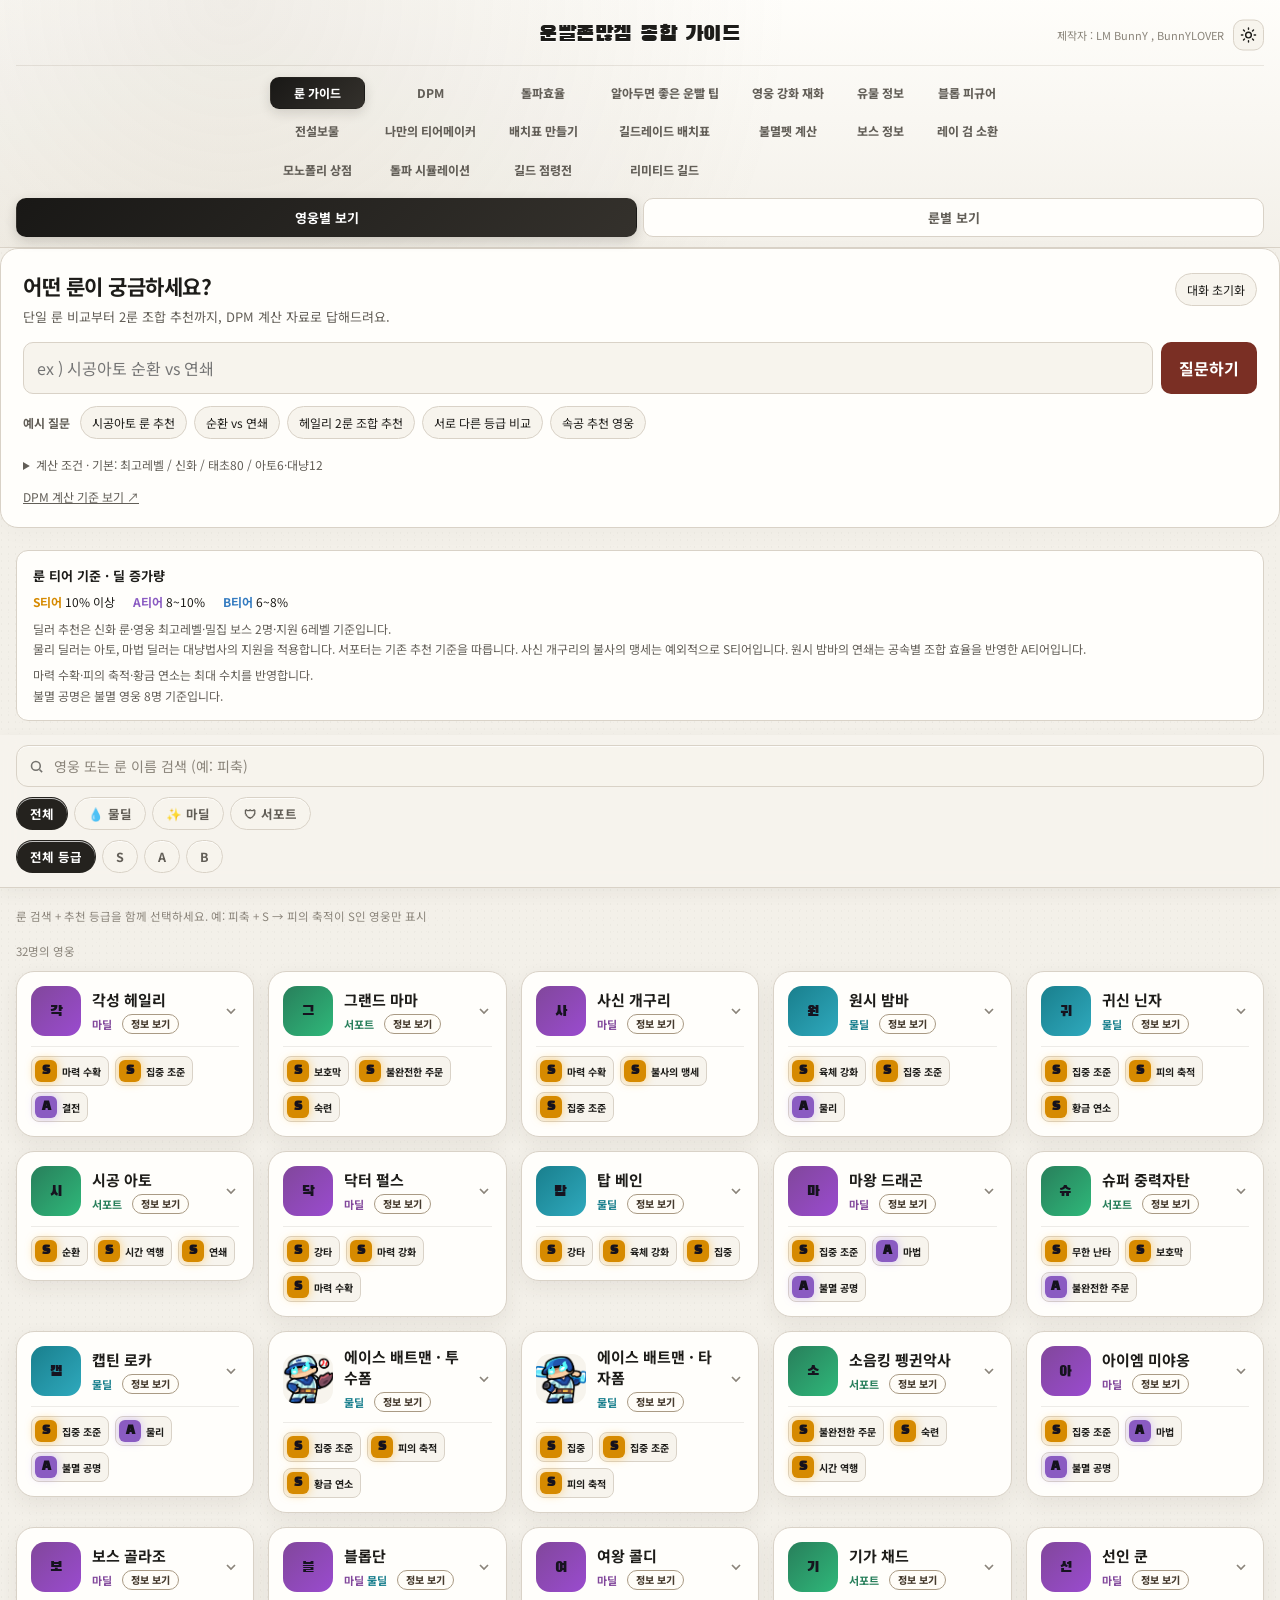
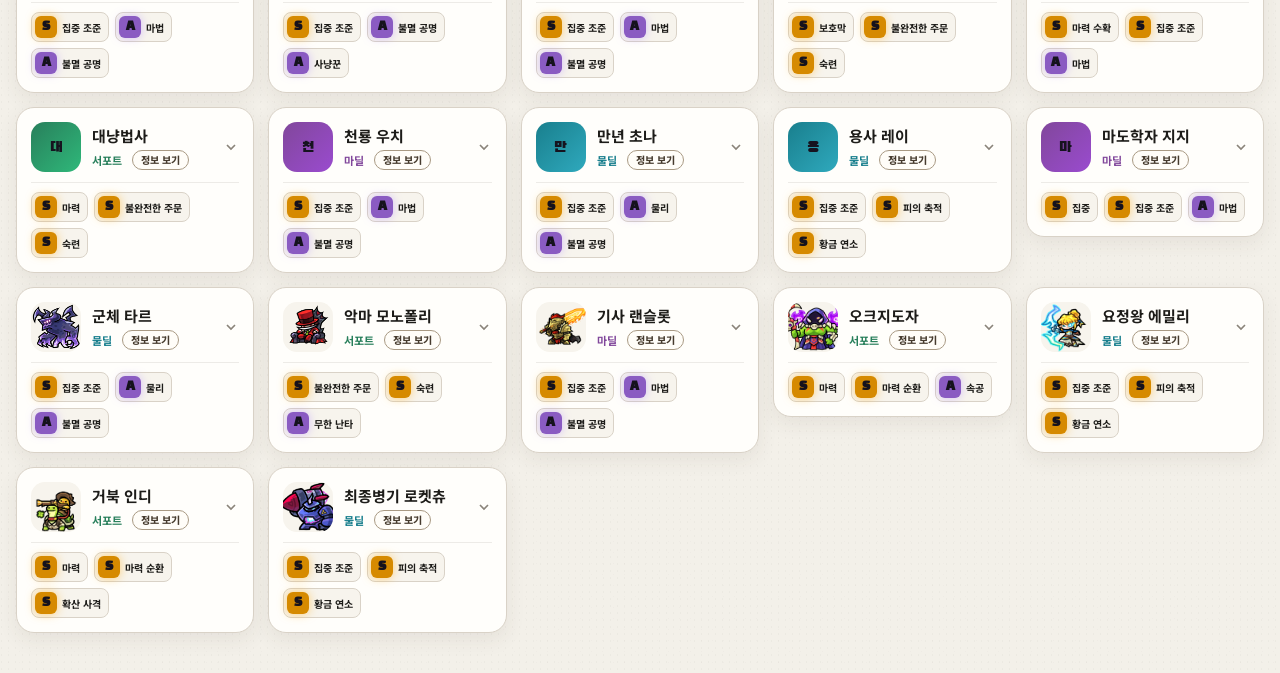
==== index.html @ ace74d3f "Add files via upload" ====
<!DOCTYPE html>
<html lang="ko">
<head>
<meta charset="UTF-8" />
<meta name="viewport" content="width=device-width, initial-scale=1, maximum-scale=1" />
<meta name="google-adsense-account" content="ca-pub-2527562369400666">
<script async src="https://pagead2.googlesyndication.com/pagead/js/adsbygoogle.js?client=ca-pub-2527562369400666"
     crossorigin="anonymous"></script>
<title>운빨존많겜 종합 가이드</title>
<script>
  (() => {
    try {
      const savedTheme = localStorage.getItem('luckyGuideTheme');
      const initialTheme = savedTheme === 'dark' || savedTheme === 'light'
        ? savedTheme
        : (window.matchMedia('(prefers-color-scheme: dark)').matches ? 'dark' : 'light');
      document.documentElement.dataset.theme = initialTheme;
    } catch (_) {
      document.documentElement.dataset.theme = 'light';
    }
  })();
</script>
<style>
  @import url('https://fonts.googleapis.com/css2?family=Black+Han+Sans&family=Noto+Sans+KR:wght@400;500;700;900&display=swap');

  :root{
    color-scheme: light;
    --bg: #f3f0e9;
    --surface: #fffefb;
    --surface-2: #f7f4ed;
    --border: #d9d2c7;
    --text: #1d1c19;
    --muted: #625e57;
    --muted-2: #8a847a;
    --accent: #24221e;

    --role-mul: #197f8d;   /* 물딜 */
    --role-ma: #81479b;    /* 마딜 */
    --role-sup: #287f5b;   /* 서포트 */

    --s: #d68a00;
    --a: #8a5bc2;
    --b: #347bc0;

    --texture-1: rgba(59,49,35,.035);
    --texture-2: rgba(59,49,35,.025);
    --topbar-glow: rgba(134,117,87,.12);
    --topbar-start: rgba(255,254,251,.96);
    --topbar-end: rgba(243,240,233,.96);
    --filter-bg: rgba(247,244,237,.92);
    --title-shadow: 0 1px 0 #fff;
  }

  html[data-theme="dark"]{
    color-scheme: dark;
    --bg: #141619;
    --surface: #1d2024;
    --surface-2: #25292e;
    --border: #3a4047;
    --text: #f2f1ed;
    --muted: #c3c0b8;
    --muted-2: #96938c;
    --accent: #f0c978;
    --role-mul: #32a5b6;
    --role-ma: #ae76c8;
    --role-sup: #42a978;
    --s: #e5a62e;
    --a: #a978dc;
    --b: #559bdd;
    --texture-1: rgba(255,255,255,.025);
    --texture-2: rgba(255,255,255,.018);
    --topbar-glow: rgba(240,201,120,.07);
    --topbar-start: rgba(31,34,38,.98);
    --topbar-end: rgba(20,22,25,.98);
    --filter-bg: rgba(29,32,36,.92);
    --title-shadow: none;
  }

  *{ box-sizing: border-box; }
  html,body{
    margin:0; padding:0; background-color:var(--bg);
    background-image:
      radial-gradient(circle at 25% 15%, var(--texture-1) 0 0.7px, transparent .8px),
      radial-gradient(circle at 75% 70%, var(--texture-2) 0 0.6px, transparent .7px);
    background-size:7px 7px, 11px 11px;
  }
  body{
    font-family: 'Noto Sans KR', system-ui, -apple-system, sans-serif;
    color: var(--text);
    -webkit-tap-highlight-color: transparent;
    padding-bottom: 40px;
  }
  .disp{ font-family:'Black Han Sans','Noto Sans KR',sans-serif; letter-spacing:0.5px; }

  /* ---------- header ---------- */
  .topbar{
    padding: 18px 16px 10px;
    background:
      radial-gradient(circle at 18% 0%, var(--topbar-glow), transparent 52%),
      linear-gradient(180deg, var(--topbar-start), var(--topbar-end));
    border-bottom: 1px solid var(--border);
  }
  .title-row{ position:relative; display:flex; align-items:center; justify-content:center; min-height:34px; text-align:center; }
  .title-main{ display:flex; align-items:center; justify-content:center; gap:10px; }
  .title-row h1{
    font-size: 22px; margin:0; font-weight:400;
    color:var(--text);
    text-shadow:var(--title-shadow);
  }
  .updated{ position:absolute; top:50%; right:40px; transform:translateY(-50%); font-size:11px; color:var(--muted-2); white-space:nowrap; }
  .theme-toggle{
    position:absolute; top:50%; right:0; transform:translateY(-50%);
    width:31px; height:31px; padding:0; border:1px solid var(--border); border-radius:10px;
    display:flex; align-items:center; justify-content:center; background:var(--surface-2); color:var(--text);
    cursor:pointer; transition:background .16s ease,border-color .16s ease,transform .16s ease;
  }
  .theme-toggle:hover{ background:var(--surface); border-color:var(--muted-2); }
  .theme-toggle:active{ transform:translateY(-50%) scale(.94); }
  .theme-toggle svg{ width:17px; height:17px; }
  .theme-toggle .moon-icon{ display:none; }
  html[data-theme="dark"] .theme-toggle .sun-icon{ display:none; }
  html[data-theme="dark"] .theme-toggle .moon-icon{ display:block; }

  .tabs{ display:flex; gap:6px; margin-top:12px; }
  .tab{
    flex:1; text-align:center; padding:9px 0; border-radius:10px;
    background: var(--surface); border:1px solid var(--border);
    color: var(--muted); font-size:13px; font-weight:700; cursor:pointer;
    transition: all .15s ease;
  }
  .tab.active{
    background: linear-gradient(135deg, #191816, #34312c);
    color:#fff; border-color: transparent;
    box-shadow: 0 4px 12px rgba(38,34,28,.18);
  }

  .desktop-nav{
    display:grid; grid-template-columns:repeat(7,minmax(0,max-content)); justify-content:center; align-items:stretch; column-gap:7px; row-gap:6px; margin-top:13px; padding-top:11px;
    border-top:1px solid rgba(96,82,62,.12); overflow-x:auto; scrollbar-width:none;
  }
  .desktop-nav::-webkit-scrollbar{ display:none; }
  .desktop-nav-item{ display:flex; align-items:center; justify-content:center; text-align:center;
    flex:0 0 auto; padding:8px 12px; border:1px solid transparent; border-radius:9px;
    background:transparent; color:var(--muted); font:inherit; font-size:12px;
    font-weight:750; line-height:1.2; text-decoration:none; cursor:pointer;
  }
  .desktop-nav-item:hover{ background:rgba(73,61,44,.06); color:var(--text); }
  .desktop-nav-item.active{
    background:linear-gradient(135deg,#191816,#34312c); color:#fff;
    box-shadow:0 4px 12px rgba(38,34,28,.15);
  }

  /* ---------- sticky filters ---------- */
  .filterbar{
    position: sticky; top:0; z-index: 10;
    background: var(--filter-bg); backdrop-filter: blur(10px);
    padding: 10px 16px 12px; border-bottom: 1px solid var(--border);
    box-shadow:0 5px 16px rgba(62,52,38,.05);
  }
  .search{
    display:flex; align-items:center; gap:8px;
    background: var(--surface-2); border:1px solid var(--border);
    border-radius: 12px; padding: 9px 12px; margin-bottom:10px;
  }
  .search svg{ flex-shrink:0; opacity:.6; }
  .search input{
    flex:1; background:transparent; border:none; outline:none;
    color:var(--text); font-size:14px; font-family:inherit;
  }
  .search input::placeholder{ color: var(--muted-2); }
  .search .clear-x{ display:none; color:var(--muted); cursor:pointer; font-size:14px; padding:2px 4px;}

  .chiprow{ display:flex; gap:6px; overflow-x:auto; padding-bottom:2px; scrollbar-width:none; }
  .chiprow::-webkit-scrollbar{ display:none; }
  .chiprow + .chiprow{ margin-top:8px; }
  .chip{
    flex-shrink:0; padding:6px 13px; border-radius:999px; font-size:12.5px; font-weight:700;
    background: var(--surface-2); border:1px solid var(--border); color: var(--muted);
    cursor:pointer; transition: all .12s ease; user-select:none;
  }
  .chip.on{ color:#fff; border-color:transparent; }
  .chip[data-role="전체"].on{ background:var(--accent); color:#fff; }
  .chip[data-role="물딜"].on{ background:var(--role-mul); color:#fff; }
  .chip[data-role="마딜"].on{ background:var(--role-ma); color:#fff; }
  .chip[data-role="서포트"].on{ background:var(--role-sup); color:#fff; }
  .chip[data-grade="전체"].on{ background:var(--accent); color:#fff; }
  .chip[data-grade="S"].on{ background:var(--s); color:#fff; }
  .chip[data-grade="A"].on{ background:var(--a); color:#fff; }
  .chip[data-grade="B"].on{ background:var(--b); color:#fff; }

  .count-line{
    font-size:11.5px; color:var(--muted-2); padding: 8px 16px 0;
  }

  /* ---------- responsive card grid ---------- */
  .list{
    width:100%; max-width:1560px; margin:0 auto; padding:12px 16px 0;
    display:grid; grid-template-columns:repeat(5,minmax(0,1fr)); gap:14px;
  }

  .card{
    min-width:0; align-self:start; background:var(--surface); border:1px solid var(--border);
    border-radius:18px; overflow:hidden; box-shadow:0 7px 20px rgba(67,55,39,.075);
    transition:transform .16s ease, box-shadow .16s ease, border-color .16s ease;
  }
  .card:hover{ transform:translateY(-2px); border-color:#cbbda8; box-shadow:0 12px 28px rgba(67,55,39,.11); }
  .card-head{
    display:grid; grid-template-columns:50px minmax(0,1fr) auto;
    grid-template-areas:"avatar text chevron" "badges badges badges";
    align-items:center; gap:10px 11px; min-height:120px; padding:14px; cursor:pointer;
  }
  .avatar{
    width:36px; height:36px; border-radius:10px; flex-shrink:0;
    display:flex; align-items:center; justify-content:center;
    font-family:'Black Han Sans'; font-size:15px; color:#16131f;
  }
  .avatar.물딜{ background: linear-gradient(135deg, var(--role-mul), #2fa9bd); }
  .avatar.마딜{ background: linear-gradient(135deg, var(--role-ma), #9a4bcf); }
  .avatar.서포트{ background: linear-gradient(135deg, var(--role-sup), #2fb87a); }

  .avatar-wrap{ position:relative; width:36px; height:36px; border-radius:10px; flex-shrink:0; overflow:hidden; background:var(--surface-2); }
  .card-head > .avatar-wrap{ grid-area:avatar; width:50px; height:50px; border-radius:14px; }
  .avatar-wrap.rune{ border-radius:9px; background:linear-gradient(135deg,#ece6dc,#ddd4c5); }
  .avatar-img{ width:100%; height:100%; object-fit:cover; display:block; }
  .avatar-fallback{ position:absolute; inset:0; display:none; align-items:center; justify-content:center; font-family:'Black Han Sans'; font-size:15px; color:#16131f; }
  .avatar-fallback.물딜{ background: linear-gradient(135deg, var(--role-mul), #2fa9bd); }
  .avatar-fallback.마딜{ background: linear-gradient(135deg, var(--role-ma), #9a4bcf); }
  .avatar-fallback.서포트{ background: linear-gradient(135deg, var(--role-sup), #2fb87a); }
  .avatar-fallback.rune-fallback{ background: linear-gradient(135deg, #24221e, #4a463f); color:#fff; }

  .rune-icon{ width:18px; height:18px; border-radius:5px; object-fit:cover; flex-shrink:0; background:var(--surface); }

  /* ---------- tooltip ---------- */
  .tip-trigger{ cursor:pointer; }
  #tipBubble{
    position:fixed; z-index:200; min-width:200px;
    background:#fffefb; border:1px solid #cfc7bb; border-radius:12px;
    padding:12px 13px; font-size:12px; line-height:1.4; color:var(--text);
    box-shadow:0 14px 36px rgba(53,44,32,.2);
    display:none; pointer-events:none;
  }
  #tipBubble b{ display:block; color:var(--text); margin-bottom:8px; font-size:14px; font-weight:700; }
  #tipBubble.unknown b{ margin-bottom:4px; }
  .tip-row{ display:flex; align-items:baseline; gap:8px; padding:4px 0; }
  .tip-row + .tip-row{ border-top:1px solid rgba(29,28,25,.08); }
  .tip-tier{
    flex-shrink:0; font-size:10px; font-weight:800; color:#16131f;
    padding:2px 7px; border-radius:5px; min-width:30px; text-align:center;
  }


  .head-text{ min-width:0; }
  .card-head > .head-text{ grid-area:text; }
  .head-text .name{ font-size:15px; font-weight:700; }
  .head-text .sub{ display:flex; align-items:center; flex-wrap:wrap; gap:3px; font-size:11px; margin-top:4px; }
  .role-tag{ font-weight:700; }
  .role-tag.물딜{ color:var(--role-mul); }
  .role-tag.마딜{ color:var(--role-ma); }
  .role-tag.서포트{ color:var(--role-sup); }

  .top-badges{
    grid-area:badges; display:flex; align-items:center; flex-wrap:wrap; gap:6px;
    min-height:24px; padding-top:9px; border-top:1px solid rgba(96,82,62,.11);
  }
  .hero-top-runes .top-rune{
    display:inline-flex; align-items:center; gap:5px; min-width:0; padding:3px 7px 3px 3px;
    border:1px solid var(--border); border-radius:8px; background:var(--surface-2);
    color:var(--text); font-size:10px; font-weight:700;
  }

  .gem{
    width:22px; height:22px; border-radius:6px; display:flex; align-items:center; justify-content:center;
    font-family:'Black Han Sans'; font-size:12px; color:#15121d; flex-shrink:0;
  }
  .gem.S{ background: var(--s); box-shadow:0 0 10px rgba(255,185,56,0.65); }
  .gem.A{ background: var(--a); box-shadow:0 0 8px rgba(176,139,255,0.5); }
  .gem.B{ background: var(--b); box-shadow:0 0 6px rgba(95,168,255,0.35); }

  .chevron{ grid-area:chevron; color:var(--muted-2); transition:transform .15s ease; flex-shrink:0; }
  .card.open .chevron{ transform: rotate(180deg); }

  .card-body{ display:none; padding:14px; border-top:1px solid var(--border); background:rgba(255,253,248,.55); }
  .card.open .card-body{ display:block; }

  .rune-grid{ display:flex; flex-wrap:wrap; gap:6px; }
  .rune-chip{
    display:flex; align-items:center; gap:6px; padding:5px 10px 5px 5px;
    background: var(--surface-2); border:1px solid var(--border); border-radius:10px;
    font-size:12.5px; color: var(--text); font-weight:500;
  }
  .rune-chip b{ font-weight:700; }
  .rune-chip.dim{ opacity:0.45; }
  .rune-effect-section{
    margin-bottom:12px; padding:10px; border:1px solid var(--border); border-radius:12px;
    background:var(--surface-2);
  }
  .rune-effect-title{ margin-bottom:6px; color:var(--text); font-size:11.5px; font-weight:800; }
  .rune-effect-row{ display:grid; grid-template-columns:42px minmax(0,1fr); align-items:start; gap:8px; padding:6px 0; }
  .rune-effect-row + .rune-effect-row{ border-top:1px solid var(--border); }
  .rune-effect-text{ padding-top:1px; color:var(--muted); font-size:11.5px; line-height:1.45; }
  .rune-no-recommendation{
    padding:9px 4px 2px; color:var(--muted-2); font-size:11.5px; line-height:1.5; text-align:center;
  }

  .group-label{
    font-size:10.5px; color:var(--muted-2); font-weight:700; margin: 10px 0 5px;
    text-transform:uppercase; letter-spacing:1px;
  }
  .group-label:first-child{ margin-top:0; }

  .empty{
    text-align:center; color:var(--muted-2); font-size:13px; padding: 50px 20px;
    line-height:1.7;
  }

  .legend{
    display:flex; gap:14px; justify-content:center; padding:18px 16px 4px; flex-wrap:wrap;
  }
  .legend span{ font-size:11px; color:var(--muted); display:flex; align-items:center; gap:5px; }
  .legend .dot{ width:10px; height:10px; border-radius:3px; }

  footer{ text-align:center; color:var(--muted-2); font-size:11px; padding: 22px 16px 0; line-height:1.8; }
  footer a{ color: var(--accent); text-decoration:none; }

  /* ---------- hamburger menu ---------- */
  .menu-btn{
    width:32px; height:32px; flex-shrink:0; border-radius:9px;
    background: var(--surface-2); border:1px solid var(--border); color: var(--text);
    display:flex; align-items:center; justify-content:center; cursor:pointer; padding:0;
  }
  .title-row h1{ margin:0; }

  .menu-overlay{
    display:none; position:fixed; inset:0; background:rgba(29,28,25,0.34); z-index:90;
  }
  .menu-overlay.open{ display:block; }

  .menu-panel{
    position:fixed; top:0; left:0; bottom:0; width:78%; max-width:300px; z-index:91;
    background: var(--surface); border-right:1px solid var(--border);
    transform: translateX(-100%); transition: transform .2s ease;
    padding: 20px 14px calc(20px + env(safe-area-inset-bottom, 0px)); display:flex; flex-direction:column; gap:4px;
    height:100dvh; overflow-y:auto; overscroll-behavior-y:contain; -webkit-overflow-scrolling:touch;
    box-shadow:12px 0 32px rgba(58,48,35,.14);
  }
  .menu-panel > *{ flex-shrink:0; }
  .menu-panel.open{ transform: translateX(0); }
  .menu-panel-title{
    font-size:11px; color:var(--muted-2); font-weight:700; text-transform:uppercase;
    letter-spacing:1px; padding: 4px 10px 10px;
  }
  .tips-wrap{ max-width:1000px; margin:0 auto; padding-bottom:24px; }
  .tips-wrap h2{ margin:0 0 8px; }
  .tip-article{ padding:0; overflow:hidden; }
  .tip-article summary{ padding:20px; cursor:pointer; font-size:16px; font-weight:700; line-height:1.6; }
  .tip-article summary::marker{ color:var(--muted); }
  .tip-content{ padding:0 20px 20px; font-size:14px; line-height:1.85; }
  .tip-content p{ margin:0 0 12px; }
  .tip-content p:last-child{ margin-bottom:0; }
  .tip-content ul{ padding-left:20px; }
  .tip-content li + li{ margin-top:8px; }
  .tip-content .calc-table{ min-width:540px; }
  .tip-formula{ padding:12px 14px; border-radius:10px; background:var(--surface-2); overflow-wrap:anywhere; }
  .tip-note{ color:var(--muted); font-size:13px; }
  button.menu-item{ width:100%; border:0; background:transparent; font-family:inherit; text-align:left; }
  .menu-item{
    display:flex; align-items:center; gap:10px; padding:12px 12px; border-radius:10px;
    color: var(--muted); font-size:14.5px; font-weight:600; cursor:pointer; text-decoration:none;
  }
  .menu-item svg{ flex-shrink:0; }
  .menu-item.active{
    background: linear-gradient(135deg, #191816, #34312c); color:#fff;
  }
  @media (min-width:701px){
    .menu-btn{ display:none; }
    .menu-overlay, .menu-panel{ display:none !important; }
  }
  @media (max-width:700px){
    .desktop-nav{ display:none; }
    .title-row{ min-height:52px; align-items:flex-start; }
    .title-main{ width:100%; padding:0 42px; }
    .menu-btn{ position:absolute; top:0; left:0; }
    .updated{ top:33px; right:auto; left:50%; transform:translateX(-50%); font-size:9.5px; }
    .theme-toggle{ top:0; right:0; transform:none; }
    .theme-toggle:active{ transform:scale(.94); }
  }

  /* ---------- calculator page ---------- */
  .calc-wrap{ padding: 14px 16px 0; display:flex; flex-direction:column; gap:16px; }
  .calc-card{
    background: var(--surface); border:1px solid var(--border); border-radius:14px;
    overflow:hidden; box-shadow:0 4px 14px rgba(67,55,39,.055);
  }
  .calc-card-head{ padding: 14px 16px 12px; border-bottom:1px solid var(--border); }
  .calc-card-title{ font-size:15px; font-weight:700; color: var(--text); }
  .calc-card-sub{ font-size:11.5px; color: var(--muted-2); margin-top:2px; }
  .calc-table-scroll{ overflow-x:auto; }
  .calc-table{ width:100%; border-collapse:collapse; font-size:13px; white-space:nowrap; }
  .calc-table th{
    background: var(--surface-2); color: var(--muted); font-weight:700; font-size:11.5px;
    padding: 9px 12px; text-align:center; position:sticky; top:0;
  }
  .calc-table td{
    padding: 9px 12px; text-align:center; color: var(--text); border-top:1px solid var(--border);
  }
  .calc-table tbody tr:nth-child(even){ background: rgba(72,61,45,0.035); }
  .calc-table td.lvl{ color: var(--muted); font-weight:600; }
  .calc-table td.pct{ color: var(--role-sup); font-weight:700; }
  .calc-table tr.calc-highlight td{ background: rgba(55,49,40,0.09); font-weight:700; }

  .pet-goal-card{ overflow:visible; }
  .pet-goal-form{
    display:grid; grid-template-columns:repeat(4,minmax(0,1fr)); gap:12px; padding:15px 16px 4px;
  }
  .pet-goal-field{ display:flex; min-width:0; flex-direction:column; gap:6px; }
  .pet-goal-field label{ color:var(--muted); font-size:11px; font-weight:800; }
  .pet-goal-field input, .pet-goal-field select{
    width:100%; min-width:0; height:42px; padding:8px 11px; border:1px solid #cbbda8; border-radius:10px;
    background:#fffdf8; color:var(--text); font:inherit; font-size:15px; font-weight:800; outline:none;
  }
  .pet-goal-field input:focus, .pet-goal-field select:focus{ border-color:#7a2f24; box-shadow:0 0 0 3px rgba(122,47,36,.12); }
  .pet-goal-field small{ color:var(--muted-2); font-size:9.5px; line-height:1.35; }
  .pet-goal-results{ display:grid; grid-template-columns:repeat(2,minmax(0,1fr)); gap:10px; padding:13px 16px 6px; }
  .pet-goal-result{
    padding:15px; border:1px solid #ddd1c0; border-radius:12px; background:var(--surface-2);
  }
  .pet-goal-result-label{ color:var(--muted); font-size:11px; font-weight:800; }
  .pet-goal-result-value{ margin-top:4px; color:#7a2f24; font-size:25px; font-weight:950; line-height:1.15; }
  .pet-goal-result-value span{ margin-left:3px; color:var(--muted); font-size:12px; font-weight:800; }
  .pet-goal-result-detail{ margin-top:7px; color:var(--muted-2); font-size:10.5px; }
  .pet-goal-summary{ min-height:36px; padding:8px 16px 15px; color:var(--muted); font-size:11.5px; line-height:1.55; }
  .pet-goal-summary strong{ color:var(--text); }
  .pet-goal-summary.error{ color:#b33131; font-weight:800; }
  .hero-goal-form{ grid-template-columns:repeat(3,minmax(0,1fr)); }
  .hero-goal-results{ grid-template-columns:repeat(3,minmax(0,1fr)); }
  @media (max-width:700px){
    .pet-goal-form{ grid-template-columns:repeat(2,minmax(0,1fr)); gap:10px; padding:13px 13px 4px; }
    .pet-goal-results{ grid-template-columns:1fr; padding:12px 13px 5px; }
    .pet-goal-summary{ padding:8px 13px 14px; }
    .hero-goal-form{ grid-template-columns:repeat(2,minmax(0,1fr)); }
  }

  /* ---------- blob tier page ---------- */
  #blobWrap{display:grid;grid-template-columns:repeat(2,minmax(0,1fr));align-items:start;gap:20px;max-width:1600px;margin:auto;}
  .blob-mode-column{min-width:0;display:flex;flex-direction:column;gap:16px;}
  .blob-mode-title{margin:0;padding:14px 16px;border:1px solid var(--border);border-radius:14px;background:var(--surface);font-size:20px;}
  @media(max-width:700px){#blobWrap{grid-template-columns:1fr;}.blob-mode-title{font-size:18px;}}
  .blob-tier-badge{
    display:inline-flex; align-items:center; justify-content:center;
    min-width:46px; padding:4px 8px; border-radius:8px; font-size:12px; font-weight:800; color:#fff;
  }
  .blob-tier-card{ overflow:hidden; }
  .blob-tier-card .calc-card-head{ border-bottom:1px solid var(--border); }
  .blob-tier-grid{
    display:grid; grid-template-columns:repeat(auto-fill,minmax(230px,1fr)); gap:12px; padding:14px;
  }
  .blob-row{
    min-width:0; align-self:start; overflow:hidden; border:1px solid var(--border);
    border-radius:14px; background:var(--surface-2);
  }
  .blob-card-button{
    width:100%; display:block; padding:13px; border:0; background:transparent; color:inherit;
    text-align:left; font:inherit; cursor:pointer;
  }
  .blob-card-button:focus-visible{ outline:3px solid var(--accent-soft); outline-offset:-3px; }
  .blob-identity{ display:flex; align-items:center; gap:13px; min-width:0; }
  .blob-image-wrap{
    width:82px; height:82px; flex:0 0 82px; display:flex; align-items:center; justify-content:center;
    overflow:hidden; border:1px solid var(--border); border-radius:13px; background:var(--surface);
  }
  .blob-image{ width:100%; height:100%; object-fit:contain; display:block; }
  .blob-copy{ min-width:0; }
  .blob-name{ font-weight:900; font-size:16px; color:var(--text); }
  .blob-effect{ margin-top:5px; font-size:11.5px; color:var(--muted); line-height:1.45; }
  .blob-card-action{
    display:flex; align-items:center; justify-content:space-between; gap:8px; margin-top:11px;
    padding-top:9px; border-top:1px solid var(--border); color:var(--accent); font-size:11.5px; font-weight:900;
  }
  .blob-card-arrow{ font-size:14px; line-height:1; }
  .blob-popover{
    position:fixed; z-index:9999; width:min(390px,calc(100vw - 24px)); max-height:min(520px,calc(100vh - 24px));
    overflow:auto; border:1px solid var(--border); border-radius:16px; background:var(--surface);
    box-shadow:0 18px 48px rgba(24,18,12,.28); color:var(--text);
  }
  .blob-popover[hidden]{ display:none; }
  .blob-popover-head{
    position:sticky; top:0; z-index:1; display:flex; align-items:center; gap:11px; padding:12px;
    border-bottom:1px solid var(--border); background:var(--surface);
  }
  .blob-popover-image{
    width:54px; height:54px; flex:0 0 54px; object-fit:contain; border:1px solid var(--border);
    border-radius:10px; background:var(--surface-2);
  }
  .blob-popover-copy{ min-width:0; flex:1; }
  .blob-popover-name{ font-size:16px; font-weight:900; }
  .blob-popover-summary{ margin-top:3px; color:var(--muted); font-size:11.5px; line-height:1.35; }
  .blob-popover-close{
    width:30px; height:30px; flex:0 0 30px; border:1px solid var(--border); border-radius:8px;
    background:var(--surface-2); color:var(--text); font:inherit; font-size:17px; cursor:pointer;
  }
  .blob-grade-list{ display:grid; gap:7px; min-width:0; padding:12px; }
  .blob-grade-row{
    display:grid; grid-template-columns:48px minmax(0,1fr); align-items:start; gap:9px;
    padding:7px 9px; border:1px solid var(--border); border-radius:9px; background:var(--surface);
  }
  .blob-grade-label{
    display:inline-flex; align-items:center; justify-content:center; min-height:22px;
    border:1px solid transparent; border-radius:6px; font-size:10.5px; font-weight:900;
  }
  .blob-grade-label[data-grade="일반"]{ background:#fff; border-color:#d6d6d6; color:#282828; }
  .blob-grade-label[data-grade="희귀"]{ background:#62bff2; border-color:#48a9df; color:#102d41; }
  .blob-grade-label[data-grade="영웅"]{ background:#9b6be8; border-color:#8654d5; color:#fff; }
  .blob-grade-label[data-grade="전설"]{ background:#f4d64f; border-color:#dcbc31; color:#3d3200; }
  .blob-grade-label[data-grade="신화"]{ background:#f39a43; border-color:#dc8130; color:#3d2107; }
  .blob-grade-effect{ padding-top:2px; color:var(--text); font-size:12px; line-height:1.45; }
  .blob-missing{ color:var(--muted-2); font-size:12px; }
  @media (max-width:700px){
    .blob-tier-grid{ grid-template-columns:1fr; padding:12px; }
    .blob-image-wrap{ width:76px; height:76px; flex-basis:76px; }
    .blob-grade-row{ grid-template-columns:44px minmax(0,1fr); }
    .blob-popover{ width:calc(100vw - 20px); max-height:calc(100vh - 20px); }
  }

  /* ---------- legendary treasure tier page ---------- */
  .treasure-tier-card{ overflow:hidden; }
  .treasure-tier-head{
    display:flex; align-items:center; gap:12px; padding:14px 16px;
    border-bottom:1px solid var(--border);
  }
  .treasure-tier-letter{
    width:38px; height:38px; border-radius:11px; flex-shrink:0;
    display:flex; align-items:center; justify-content:center;
    color:#fff; font-size:21px; font-weight:900;
  }
  .treasure-tier-card.tier-s .treasure-tier-letter{ background:linear-gradient(135deg, #ff725e, #d94141); }
  .treasure-tier-card.tier-a .treasure-tier-letter{ background:linear-gradient(135deg, #ffb84d, #e38620); }
  .treasure-tier-card.tier-b .treasure-tier-letter{ background:linear-gradient(135deg, #69b7ff, #467fda); }
  .treasure-tier-title{ font-size:15px; font-weight:800; color:var(--text); }
  .treasure-tier-desc{ margin-top:2px; font-size:12px; color:var(--muted-2); }
  .treasure-tier-empty{
    padding:22px 16px; text-align:center; color:var(--muted-2);
    font-size:12.5px;
  }
  .treasure-list{ padding:14px; display:grid; grid-template-columns:repeat(auto-fill,minmax(260px,1fr)); gap:12px; }
  .treasure-item{
    min-width:0; height:100%; background:var(--surface-2); border:1px solid var(--border);
    border-radius:14px; overflow:hidden; box-shadow:0 3px 10px rgba(67,55,39,.05);
  }
  .treasure-card{
    width:100%; height:100%; display:grid; grid-template-columns:72px minmax(0,1fr); grid-template-areas:
      "image head" "effect effect" "action action"; gap:10px 13px; align-items:center; padding:14px;
    border:0; background:transparent; color:inherit; text-align:left; cursor:pointer;
    transition:background .15s,transform .15s;
  }
  .treasure-card:hover{ background:#fff; }
  .treasure-card:active{ transform:scale(.99); }
  .treasure-card .treasure-image{ grid-area:image; width:72px; height:72px; }
  .treasure-card-head{ grid-area:head; min-width:0; }
  .treasure-card-owner{ margin-top:4px; color:var(--muted-2); font-size:11.5px; font-weight:700; }
  .treasure-card-effect{
    grid-area:effect; min-height:66px; padding:10px 11px; border:1px solid var(--border); border-radius:10px;
    background:rgba(255,255,255,.72); color:var(--muted); font-size:11.5px; line-height:1.55;
  }
  .treasure-card-effect b{ display:block; margin-bottom:3px; color:var(--text); font-size:10px; }
  .treasure-card-effect strong{ color:var(--a); }
  .treasure-card-action{ grid-area:action; color:#7a2f24; font-size:11.5px; font-weight:850; text-align:right; }
  .treasure-item-toggle{
    width:100%; display:flex; align-items:center; gap:12px; padding:12px;
    border:0; background:transparent; color:inherit; text-align:left; cursor:pointer;
  }
  .treasure-image{
    width:56px; height:56px; flex-shrink:0; object-fit:contain;
    border-radius:11px; background:#fff; border:1px solid var(--border);
  }
  .treasure-item-head{ min-width:0; flex:1; display:flex; align-items:center; justify-content:space-between; gap:10px; }
  .treasure-name{ font-size:15px; font-weight:800; color:var(--text); }
  .treasure-badge{
    flex-shrink:0; padding:4px 8px; border-radius:999px;
    background:rgba(213,65,65,.11); color:#b33131; font-size:11px; font-weight:800;
  }
  .treasure-badge.tier-a{ background:rgba(214,138,0,.12); color:#9a6200; }
  .treasure-badge.tier-b{ background:rgba(52,123,192,.11); color:#2d6ca9; }
  .treasure-chevron{ flex-shrink:0; color:var(--muted-2); transition:transform .18s ease; }
  .treasure-item.open .treasure-chevron{ transform:rotate(180deg); }
  .treasure-details{
    display:none; padding:0 14px 10px; border-top:1px solid var(--border);
  }
  .treasure-item.open .treasure-details{ display:block; }
  .treasure-level-row{
    display:grid; grid-template-columns:50px 1fr; gap:10px; align-items:start;
    padding:10px 0; border-bottom:1px solid var(--border);
  }
  .treasure-level-row:last-child{ border-bottom:0; }
  .treasure-level-number{ color:var(--accent); font-size:12px; font-weight:900; }
  .treasure-level-effect{ color:var(--text); font-size:12px; line-height:1.6; }
  .treasure-level-effect strong{ color:var(--a); }
  .treasure-level-effect .pending{
    color:var(--muted-2); font-style:italic;
  }

  /* ---------- personal tier maker ---------- */
  .tier-maker-wrap{ max-width:1560px; margin:0 auto; padding:16px 14px 44px; }
  .tier-maker-toolbar{
    display:flex; align-items:center; justify-content:space-between; gap:14px; padding:14px 16px;
  }
  .tier-maker-toolbar-title{ color:var(--text); font-size:15px; font-weight:900; }
  .tier-maker-toolbar-desc{ margin-top:4px; color:var(--muted); font-size:11.5px; line-height:1.55; }
  .tier-maker-actions{ display:flex; flex-wrap:wrap; justify-content:flex-end; gap:7px; }
  .tier-maker-action{
    min-height:36px; padding:8px 12px; border:1px solid var(--border); border-radius:10px;
    background:var(--surface-2); color:var(--text); font:inherit; font-size:11px; font-weight:850; cursor:pointer;
  }
  .tier-maker-action:hover{ background:#eee6da; border-color:#ad9d86; }
  .tier-maker-action.primary{ background:#29251f; border-color:#29251f; color:#fff; }
  .tier-maker-action.primary:hover{ background:#453d33; }
  .tier-maker-action:focus-visible, .tier-maker-hero:focus-visible, .tier-maker-tier-name:focus-visible{
    outline:3px solid rgba(122,47,36,.22); outline-offset:2px;
  }
  .tier-maker-status{ min-height:18px; margin:8px 2px 0; color:var(--muted); font-size:11px; font-weight:700; }
  .tier-maker-board{
    margin-top:12px; overflow:hidden; border:1px solid #bcae99; border-radius:16px;
    background:#d8cebf; box-shadow:0 8px 24px rgba(44,36,26,.08);
  }
  .tier-maker-row{ display:grid; grid-template-columns:112px minmax(0,1fr); min-height:116px; border-bottom:1px solid #bcae99; }
  .tier-maker-row:last-child{ border-bottom:0; }
  .tier-maker-tier-label{
    display:flex; flex-direction:column; align-items:center; justify-content:center; padding:10px;
    background:var(--tier-color); border-right:1px solid rgba(56,45,31,.2);
  }
  .tier-maker-tier-name{
    width:76px; border:1px solid rgba(255,255,255,.5); border-radius:8px; padding:7px 5px;
    background:rgba(255,255,255,.92); color:#201d18; font:inherit; font-size:20px; font-weight:950; text-align:center;
  }
  .tier-maker-dropzone{
    display:flex; flex-wrap:wrap; align-content:flex-start; gap:8px; min-height:116px; padding:10px;
    background:rgba(255,253,248,.94); transition:background .15s ease, box-shadow .15s ease;
  }
  .tier-maker-dropzone.drag-over{ background:#f0e8db; box-shadow:inset 0 0 0 3px rgba(122,47,36,.22); }
  .tier-maker-hero{
    position:relative; display:flex; flex:0 0 78px; width:78px; min-height:94px; flex-direction:column;
    align-items:center; gap:5px; padding:6px; border:1px solid #d8cbb8; border-radius:11px;
    background:#fff; color:#29251f; font:inherit; cursor:grab; user-select:none; touch-action:manipulation;
    box-shadow:0 3px 9px rgba(54,43,29,.08); transition:transform .12s ease, box-shadow .12s ease, border-color .12s ease;
  }
  .tier-maker-hero:hover{ transform:translateY(-2px); box-shadow:0 6px 14px rgba(54,43,29,.13); }
  .tier-maker-hero:active{ cursor:grabbing; }
  .tier-maker-hero.dragging{ opacity:.42; transform:scale(.96); }
  .tier-maker-hero.selected{ border-color:#7a2f24; box-shadow:0 0 0 3px rgba(122,47,36,.2); }
  .tier-maker-hero-image-wrap{
    position:relative; width:64px; height:64px; overflow:hidden; border-radius:9px; background:#f5f1e8;
  }
  .tier-maker-hero-image{ width:100%; height:100%; object-fit:contain; pointer-events:none; }
  .tier-maker-hero-fallback{
    display:none; width:100%; height:100%; align-items:center; justify-content:center;
    background:#776854; color:#fff; font-size:20px; font-weight:950;
  }
  .tier-maker-hero-name{
    width:100%; min-height:17px; overflow:hidden; color:#30291f; font-size:10px; font-weight:850;
    line-height:1.25; text-align:center; overflow-wrap:anywhere;
  }
  .tier-maker-pool{ margin-top:12px; overflow:hidden; }
  .tier-maker-pool-head{
    display:flex; align-items:center; justify-content:space-between; gap:10px; padding:12px 14px;
    border-bottom:1px solid var(--border);
  }
  .tier-maker-pool-title{ color:var(--text); font-size:13px; font-weight:900; }
  .tier-maker-pool-count{ color:var(--muted-2); font-size:11px; font-weight:800; }
  .tier-maker-pool .tier-maker-dropzone{ min-height:124px; }
  .tier-maker-empty{ width:100%; align-self:center; padding:24px; color:var(--muted-2); font-size:12px; text-align:center; }
  .tier-maker-mobile-controls{
    display:flex; align-items:center; justify-content:space-between; gap:10px; margin-top:12px; padding:11px 13px;
    border:1px solid var(--border); border-radius:13px; background:var(--surface-2);
  }
  .tier-maker-selection{ min-width:0; color:var(--muted); font-size:11px; font-weight:750; }
  .tier-maker-selection strong{ color:var(--text); }
  .tier-maker-move-buttons{ display:flex; flex-wrap:wrap; justify-content:flex-end; gap:5px; }
  .tier-maker-move{
    min-width:34px; min-height:32px; padding:6px 8px; border:1px solid var(--border); border-radius:8px;
    background:#fff; color:var(--text); font:inherit; font-size:10px; font-weight:900; cursor:pointer;
  }
  .tier-maker-move:disabled{ opacity:.42; cursor:not-allowed; }
  .tier-maker-move[data-move-tier="S"]{ color:#b72f2f; }
  .tier-maker-move[data-move-tier="A"]{ color:#a66a00; }
  .tier-maker-move[data-move-tier="B"]{ color:#2869ad; }
  .tier-maker-move[data-move-tier="C"]{ color:#31704b; }
  @media (max-width:700px){
    .tier-maker-wrap{ padding:10px 8px 32px; }
    .tier-maker-toolbar{ align-items:flex-start; flex-direction:column; padding:13px; }
    .tier-maker-actions{ width:100%; justify-content:flex-start; }
    .tier-maker-row{ grid-template-columns:58px minmax(0,1fr); min-height:92px; }
    .tier-maker-tier-label{ padding:7px 4px; }
    .tier-maker-tier-name{ width:44px; padding:6px 3px; font-size:16px; }
    .tier-maker-dropzone{ min-height:92px; gap:6px; padding:7px; }
    .tier-maker-hero{ flex-basis:62px; width:62px; min-height:79px; gap:4px; padding:5px; }
    .tier-maker-hero:hover{ transform:none; }
    .tier-maker-hero-image-wrap{ width:50px; height:50px; }
    .tier-maker-hero-name{ font-size:8.5px; }
    .tier-maker-mobile-controls{ position:sticky; bottom:8px; z-index:8; align-items:flex-start; flex-direction:column; }
    .tier-maker-move-buttons{ justify-content:flex-start; }
  }

  /* ---------- boss info page ---------- */
  .boss-table th, .boss-table td{ white-space:normal; }
  .boss-table .boss-name-cell{ font-weight:700; color: var(--text); text-align:center; }
  .boss-table .boss-effect-cell{ font-size:11.5px; color: var(--muted); text-align:center; }

  .calc-note{
    background: rgba(214,138,0,0.07); border:1px solid rgba(170,109,0,0.24); border-radius:10px;
    padding:10px 14px; font-size:12px; color: var(--s); line-height:1.6; font-weight:600;
  }

  /* ---------- white paper theme refinements ---------- */
  .search, .chip, .menu-btn, .rune-chip{
    box-shadow:inset 0 1px 0 rgba(255,255,255,.72);
  }
  .card-head:hover, .treasure-item-toggle:hover{ background:rgba(73,61,44,.025); }
  .topbar, .filterbar, .menu-panel, .card, .calc-card{
    -webkit-font-smoothing:antialiased;
  }

  @media (max-width:980px){
    .list{ grid-template-columns:repeat(2,minmax(0,1fr)); }
  }
  @media (max-width:620px){
    .list{ grid-template-columns:1fr; gap:10px; padding:10px 10px 0; }
    .card:hover{ transform:none; }
    .card-head{ min-height:108px; padding:12px; }
    .card-head > .avatar-wrap{ width:46px; height:46px; }
  }



  /* ---------- dedicated hero information page ---------- */
  .hero-info-button{
    display:inline-flex; align-items:center; justify-content:center; margin-left:7px; padding:3px 8px;
    border:1px solid #a99a84; border-radius:999px; color:#463b2e; background:#fffdf8;
    font:inherit; font-size:10px; font-weight:800; line-height:1.2; cursor:pointer;
  }
  .hero-info-button:hover{ background:#eee5d8; border-color:#81725e; }
  .hero-info-button:focus-visible, .hero-detail-back:focus-visible{
    outline:3px solid rgba(122,47,36,.22); outline-offset:2px;
  }
  .hero-detail-wrap{ max-width:1560px; margin:0 auto; padding:18px 18px 42px; }
  .hero-detail-back{
    display:inline-flex; align-items:center; gap:7px; margin:0 0 14px; padding:9px 13px;
    border:1px solid #cbbda8; border-radius:11px; background:#fffdf8; color:#30291f;
    font:inherit; font-size:12px; font-weight:800; cursor:pointer;
  }
  .hero-detail-back:hover{ background:#f2eadf; }
  .hero-detail-header{
    display:flex; align-items:center; gap:17px; margin-bottom:16px; padding:18px;
    border:1px solid #cbbda8; border-radius:18px; background:#fffdf8;
    box-shadow:0 8px 24px rgba(44,36,26,.08);
  }
  .hero-detail-avatar-wrap{
    position:relative; flex:0 0 auto; width:84px; height:84px; overflow:hidden;
    border:1px solid #d8cbb8; border-radius:16px; background:#fff;
  }
  .hero-detail-avatar{ width:100%; height:100%; object-fit:contain; }
  .hero-detail-avatar-fallback{
    display:none; width:100%; height:100%; align-items:center; justify-content:center;
    color:#fff; background:#776854; font-size:28px; font-weight:900;
  }
  .hero-detail-name{ margin:0 0 7px; color:#1d1c19; font-size:26px; line-height:1.2; }
  .hero-detail-summary{ color:#766956; font-size:12px; font-weight:650; }
  .hero-detail-grid{ display:grid; grid-template-columns:repeat(4,minmax(0,1fr)); align-items:start; gap:14px; }
  .hero-detail-section{
    min-width:0; padding:17px; border:1px solid #cbbda8; border-radius:18px;
    background:#fffdf8; box-shadow:0 8px 24px rgba(44,36,26,.06);
  }
  .hero-detail-section h2{
    margin:0 0 12px; padding-bottom:9px; border-bottom:2px solid #29251f;
    color:#242019; font-size:16px; letter-spacing:.02em;
  }
  .hero-detail-runes-section{ margin-top:0; }
  .hero-detail-runes-section .rune-grid{ margin-bottom:5px; }
  .hero-detail-treasure-section{ margin-top:0; }
  .hero-detail-treasure-card{
    overflow:hidden; border:1px solid var(--border); border-radius:14px; background:var(--surface-2);
  }
  .hero-detail-treasure-head{ display:flex; align-items:center; gap:14px; padding:14px; }
  .hero-detail-treasure-image{
    width:76px; height:76px; flex:0 0 auto; object-fit:contain; border:1px solid var(--border);
    border-radius:13px; background:#fff;
  }
  .hero-detail-treasure-copy{ min-width:0; flex:1; }
  .hero-detail-treasure-name{ color:var(--text); font-size:17px; font-weight:900; }
  .hero-detail-treasure-owner{ margin-top:4px; color:var(--muted-2); font-size:11.5px; }
  .hero-detail-treasure-levels{ padding:0 14px 4px; border-top:1px solid var(--border); }
  .hero-detail-treasure-empty{ padding:18px; color:var(--muted-2); font-size:12px; text-align:center; }
  .hero-info-item{
    padding:12px 13px; border:1px solid #e3d9ca; border-radius:12px;
    background:#fff; color:#29251f; font-size:12px; line-height:1.65;
  }
  .hero-info-item + .hero-info-item{ margin-top:8px; }
  .hero-info-skill-head{ display:flex; align-items:center; gap:7px; margin-bottom:5px; }
  .hero-info-skill-head b{ font-size:13px; }
  .hero-info-skill-type{
    padding:2px 6px; border-radius:6px; background:#29251f; color:#fff;
    font-size:9px; font-weight:800;
  }
  .hero-info-level{ color:#7a2f24; font-weight:900; }
  @media (max-width:980px){
    .hero-detail-grid{ grid-template-columns:repeat(2,minmax(0,1fr)); }
  }
  @media (max-width:700px){
    .hero-detail-wrap{ padding:12px 10px 32px; }
    .hero-detail-header{ gap:13px; padding:14px; }
    .hero-detail-avatar-wrap{ width:70px; height:70px; }
    .hero-detail-name{ font-size:21px; }
    .hero-detail-grid{ grid-template-columns:1fr; gap:12px; }
    .hero-detail-section{ padding:14px; }
    .hero-info-button{ font-size:9px; }
  }

  /* ---------- artifact catalog ---------- */
  .artifact-wrap{ max-width:1280px; margin:0 auto; padding:26px 20px 58px; }
  .artifact-heading{ margin-bottom:16px; padding:22px 26px; }
  .artifact-heading h2{ margin:0; color:var(--text); font-size:25px; font-weight:900; letter-spacing:-.04em; }
  .artifact-heading p{ margin:8px 0 0; color:var(--muted); font-size:13.5px; line-height:1.6; }
  .artifact-layout{ display:grid; grid-template-columns:minmax(330px,.78fr) minmax(0,1.45fr); gap:18px; align-items:start; }
  .artifact-detail-card{ overflow:hidden; padding:24px; }
  .artifact-detail-kicker{ color:#7a2f24; font-size:11px; font-weight:900; letter-spacing:.12em; }
  .artifact-detail-visual{
    display:flex; align-items:center; justify-content:center; min-height:260px; margin:14px 0 20px;
    border:1px solid var(--border); border-radius:18px; background:var(--surface-2);
  }
  .artifact-detail-visual img{ width:220px; height:220px; object-fit:contain; filter:drop-shadow(0 12px 15px rgba(45,35,24,.12)); }
  .artifact-detail-controls{ display:flex; align-items:flex-end; justify-content:space-between; gap:14px; }
  .artifact-detail-controls h3{ margin:0; color:var(--text); font-size:25px; font-weight:900; letter-spacing:-.04em; }
  .artifact-levels{ overflow:hidden; margin-top:17px; border:1px solid var(--border); border-radius:15px; background:var(--surface-2); }
  .artifact-levels-title{ display:block; padding:13px 15px; border-bottom:1px solid var(--border); color:#8b6b3a; font-size:10.5px; font-weight:900; letter-spacing:.08em; }
  .artifact-level-row{ display:grid; grid-template-columns:52px minmax(0,1fr); gap:10px; padding:11px 15px; border-bottom:1px solid var(--border); align-items:start; }
  .artifact-level-row:last-child{ border-bottom:0; }
  .artifact-level-number{ color:#7a2f24; font-size:11px; font-weight:900; }
  .artifact-level-effect{ color:var(--text); font-size:11px; font-weight:700; line-height:1.55; word-break:keep-all; }
  .artifact-level-effect strong{ color:#9d6a1d; font-weight:900; }
  .artifact-picker-card{ padding:22px; }
  .artifact-picker-head{ display:flex; align-items:flex-end; justify-content:space-between; gap:15px; margin-bottom:16px; }
  .artifact-picker-title{ color:var(--text); font-size:19px; font-weight:900; }
  .artifact-picker-sub{ margin-top:5px; color:var(--muted); font-size:11.5px; }
  .artifact-search-wrap{ display:flex; align-items:center; gap:8px; }
  .artifact-search{
    width:210px; min-height:40px; padding:9px 12px; border:1px solid var(--border); border-radius:10px;
    background:var(--surface); color:var(--text); font:inherit; font-size:12px; outline:none;
  }
  .artifact-search:focus{ border-color:#7a2f24; box-shadow:0 0 0 3px rgba(122,47,36,.12); }
  .artifact-count{ min-width:48px; color:var(--muted); font-size:10.5px; font-weight:850; text-align:right; }
  .artifact-picker-grid{ display:grid; grid-template-columns:repeat(4,minmax(0,1fr)); gap:9px; }
  .artifact-choice{
    min-width:0; padding:10px 7px 9px; border:1px solid var(--border); border-radius:13px;
    background:var(--surface-2); color:var(--text); cursor:pointer; transition:transform .15s,border-color .15s,box-shadow .15s;
  }
  .artifact-choice:hover{ transform:translateY(-2px); border-color:#9d8970; box-shadow:0 6px 14px rgba(54,43,29,.1); }
  .artifact-choice.selected{ border-color:#7a2f24; box-shadow:0 0 0 3px rgba(122,47,36,.18); }
  .artifact-choice img{ display:block; width:100%; height:76px; object-fit:contain; pointer-events:none; }
  .artifact-choice span{ display:block; overflow:hidden; margin-top:5px; font-size:10.5px; font-weight:850; text-align:center; text-overflow:ellipsis; white-space:nowrap; }
  .artifact-empty{ grid-column:1/-1; padding:40px 10px; color:var(--muted); text-align:center; }
  html[data-theme="dark"] .artifact-detail-kicker{ color:#d9ae61; }
  html[data-theme="dark"] .artifact-levels-title,
  html[data-theme="dark"] .artifact-level-number,
  html[data-theme="dark"] .artifact-level-effect strong{ color:#d9ae61; }
  html[data-theme="dark"] .artifact-choice.selected{ border-color:#d5a74e; box-shadow:0 0 0 3px rgba(213,167,78,.2); }
  @media (max-width:900px){
    .artifact-layout{ grid-template-columns:1fr; }
  }
  @media (max-width:700px){
    .artifact-wrap{ padding:15px 8px 38px; }
    .artifact-heading{ padding:18px 16px; }
    .artifact-heading h2{ font-size:21px; }
    .artifact-detail-card,.artifact-picker-card{ padding:15px 12px; }
    .artifact-detail-visual{ min-height:210px; }
    .artifact-detail-visual img{ width:176px; height:176px; }
    .artifact-detail-controls h3{ font-size:21px; }
    .artifact-level-row{ grid-template-columns:46px minmax(0,1fr); gap:7px; padding:10px 12px; }
    .artifact-level-effect{ font-size:10.5px; }
    .artifact-picker-head{ align-items:stretch; flex-direction:column; gap:10px; }
    .artifact-search-wrap{ width:100%; }
    .artifact-search{ flex:1; width:auto; }
    .artifact-picker-grid{ grid-template-columns:repeat(3,minmax(0,1fr)); gap:7px; }
    .artifact-choice img{ height:66px; }
    .artifact-choice:hover{ transform:none; }
  }

  /* ---------- 6 x 3 formation maker ---------- */
  .formation-wrap{
    --formation-slot-size:176px;
    max-width:1280px; margin:0 auto; padding:26px 20px 58px;
  }
  .guild-formation-wrap{ --formation-slot-size:150px; }
  .formation-toolbar{
    display:flex; align-items:center; justify-content:space-between; gap:24px; min-height:108px;
    margin-bottom:16px; padding:22px 26px;
  }
  .formation-toolbar-title{ color:#262119; font-size:25px; font-weight:900; letter-spacing:-.04em; }
  .formation-toolbar-desc{ margin-top:8px; color:#766956; font-size:13.5px; line-height:1.6; }
  .formation-actions{ display:flex; flex:0 0 auto; flex-wrap:wrap; justify-content:flex-end; gap:9px; }
  .formation-action{
    min-height:44px; padding:10px 17px; border:1px solid #bfae97; border-radius:11px;
    background:#fffdf8; color:#382f25; font-size:12.5px; font-weight:850; cursor:pointer;
  }
  .formation-action:hover{ background:#f1e8dc; }
  .formation-action.primary{ border-color:#6e3128; background:#7a2f24; color:#fff; }
  .formation-action.primary:hover{ background:#66261e; }
  .formation-status{ min-height:27px; padding:0 5px; color:#7a2f24; font-size:13px; font-weight:750; }
  .formation-board-card{
    overflow-x:auto; padding:20px; border:1px solid #cbbda8; border-radius:20px; background:#ded1be;
    box-shadow:0 10px 28px rgba(44,36,26,.1); scrollbar-color:#a99579 transparent;
  }
  .formation-board{
    display:grid; grid-template-columns:repeat(6,var(--formation-slot-size));
    grid-template-rows:repeat(3,var(--formation-slot-size)); justify-content:center; gap:10px;
    width:max-content; min-width:100%;
  }
  .guild-formation-wrap .formation-board{
    grid-template-rows:repeat(4,var(--formation-slot-size));
  }
  .formation-slot{
    position:relative; width:var(--formation-slot-size); height:var(--formation-slot-size); overflow:hidden;
    border:2px dashed rgba(93,75,53,.32); border-radius:15px;
    background:linear-gradient(145deg,rgba(255,253,248,.8),rgba(244,237,225,.86)); cursor:pointer;
    transition:border-color .15s,background .15s,transform .15s;
  }
  .formation-slot:hover,.formation-slot.drag-over{ border-color:#7a2f24; background:#fffaf1; }
  .formation-slot.drag-over{ transform:scale(.985); }
  .formation-slot.filled{ border-style:solid; border-color:#b9aa95; background:#fffdf8; }
  .formation-slot-number{
    position:absolute; top:7px; left:8px; z-index:2; display:flex; align-items:center; justify-content:center;
    width:24px; height:24px; border-radius:8px; background:rgba(48,41,31,.76); color:#fff;
    font-size:10.5px; font-weight:900;
  }
  .formation-slot-empty{ position:absolute; inset:0; display:flex; align-items:center; justify-content:center; color:#9a8b78; font-size:12px; font-weight:800; }
  .formation-slot-image{ display:block; width:100%; height:calc(100% - 29px); object-fit:contain; pointer-events:none; }
  .formation-slot-name{
    position:absolute; right:3px; bottom:3px; left:3px; overflow:hidden; padding:3px 2px;
    border-radius:7px; background:rgba(44,36,27,.82); color:#fff; font-size:10px; font-weight:850;
    text-align:center; text-overflow:ellipsis; white-space:nowrap; pointer-events:none;
  }
  .formation-slot-remove{
    position:absolute; top:7px; right:7px; z-index:3; width:26px; height:26px; padding:0;
    border:0; border-radius:8px; background:rgba(122,47,36,.9); color:#fff; font-size:15px;
    font-weight:900; line-height:26px; cursor:pointer;
  }
  .formation-picker{ margin-top:18px; padding:20px; }
  .formation-picker-head{ display:flex; align-items:flex-end; justify-content:space-between; gap:16px; margin-bottom:15px; }
  .formation-picker-title{ color:#2e271f; font-size:18px; font-weight:900; }
  .formation-selection{ margin-top:5px; color:#766956; font-size:12px; }
  .formation-search{
    width:min(310px,45vw); min-height:42px; padding:10px 13px; border:1px solid #cbbda8;
    border-radius:11px; background:#fff; color:#30291f; font:inherit; font-size:12.5px; outline:none;
  }
  .formation-search:focus{ border-color:#7a2f24; box-shadow:0 0 0 3px rgba(122,47,36,.12); }
  .formation-grade-tabs{ display:flex; gap:7px; overflow-x:auto; margin-bottom:15px; padding-bottom:2px; scrollbar-width:none; }
  .formation-grade-tabs::-webkit-scrollbar{ display:none; }
  .formation-grade-tab{
    flex:0 0 auto; min-height:35px; padding:7px 13px; border:1px solid #cbbda8; border-radius:999px;
    background:#fff; color:#685b4b; font-size:11px; font-weight:850; cursor:pointer;
  }
  .formation-grade-tab.active{ border-color:#7a2f24; background:#7a2f24; color:#fff; }
  .formation-hero-list{ display:grid; grid-template-columns:repeat(auto-fill,minmax(100px,1fr)); gap:10px; }
  .formation-hero{
    position:relative; min-width:0; padding:9px 7px 8px; border:1px solid #d8cbb8; border-radius:13px;
    background:#fff; color:#332b22; cursor:grab; transition:transform .15s,border-color .15s,box-shadow .15s;
  }
  .formation-hero:hover{ transform:translateY(-2px); border-color:#9d8970; box-shadow:0 6px 14px rgba(54,43,29,.12); }
  .formation-hero.selected{ border-color:#7a2f24; box-shadow:0 0 0 3px rgba(122,47,36,.18); }
  .formation-hero.unavailable{ opacity:.42; cursor:not-allowed; filter:grayscale(.35); }
  .formation-hero-image{ display:block; width:100%; height:78px; object-fit:contain; pointer-events:none; }
  .formation-hero-name{ display:block; overflow:hidden; margin-top:4px; font-size:10.5px; font-weight:850; text-align:center; text-overflow:ellipsis; white-space:nowrap; }
  .formation-hero-grade{ display:block; margin-top:3px; color:#8a7965; font-size:9px; font-weight:750; text-align:center; }
  .formation-empty-search{ grid-column:1/-1; padding:28px 10px; color:#8a7965; font-size:11px; text-align:center; }
  @media (max-width:1100px){
    .formation-wrap{ --formation-slot-size:144px; }
  }
  @media (max-width:700px){
    .formation-wrap{ --formation-slot-size:112px; padding:15px 8px 38px; }
    .formation-toolbar{ align-items:flex-start; flex-direction:column; gap:15px; min-height:0; padding:18px 16px; }
    .formation-toolbar-title{ font-size:21px; }
    .formation-toolbar-desc{ margin-top:7px; font-size:12px; }
    .formation-actions{ justify-content:flex-start; }
    .formation-action{ min-height:40px; padding:9px 14px; font-size:11.5px; }
    .formation-board-card{ padding:10px; border-radius:14px; }
    .formation-board{ min-width:0; justify-content:start; gap:6px; }
    .formation-slot{ border-width:1.5px; border-radius:10px; }
    .formation-slot-number{ top:4px; left:4px; width:18px; height:18px; border-radius:6px; font-size:8px; }
    .formation-slot-remove{ top:4px; right:4px; width:20px; height:20px; border-radius:6px; font-size:11px; line-height:20px; }
    .formation-slot-empty{ font-size:9px; }
    .formation-slot-image{ height:calc(100% - 21px); }
    .formation-slot-name{ right:2px; bottom:2px; left:2px; padding:2px 1px; font-size:7.5px; }
    .formation-picker{ padding:15px 11px; }
    .formation-picker-head{ align-items:stretch; flex-direction:column; gap:8px; }
    .formation-search{ width:100%; }
    .formation-hero-list{ grid-template-columns:repeat(4,minmax(0,1fr)); gap:6px; }
    .formation-hero-image{ height:64px; }
    .formation-hero:hover{ transform:none; }
    .treasure-list{ grid-template-columns:1fr; padding:10px; }
  }

  /* ---------- dark theme ---------- */
  html[data-theme="dark"] .desktop-nav{ border-top-color:rgba(255,255,255,.08); }
  html[data-theme="dark"] .desktop-nav-item:hover,
  html[data-theme="dark"] .card-head:hover,
  html[data-theme="dark"] .treasure-item-toggle:hover{ background:rgba(255,255,255,.045); }
  html[data-theme="dark"] .desktop-nav-item.active,
  html[data-theme="dark"] .tab.active,
  html[data-theme="dark"] .menu-item.active{
    background:linear-gradient(135deg,#d5a74e,#f0cf89); color:#17191c;
    box-shadow:0 4px 14px rgba(0,0,0,.28);
  }
  html[data-theme="dark"] .chip[data-role="전체"].on,
  html[data-theme="dark"] .chip[data-grade="전체"].on{ color:#17191c; }
  html[data-theme="dark"] .search,
  html[data-theme="dark"] .chip,
  html[data-theme="dark"] .menu-btn,
  html[data-theme="dark"] .rune-chip{ box-shadow:inset 0 1px 0 rgba(255,255,255,.055); }
  html[data-theme="dark"] .card{ box-shadow:0 8px 24px rgba(0,0,0,.24); }
  html[data-theme="dark"] .card:hover{ border-color:#59616a; box-shadow:0 12px 30px rgba(0,0,0,.32); }
  html[data-theme="dark"] .avatar-wrap.rune{ background:linear-gradient(135deg,#30353b,#202328); }
  html[data-theme="dark"] #tipBubble{
    background:var(--surface); border-color:var(--border); box-shadow:0 14px 36px rgba(0,0,0,.42);
  }
  html[data-theme="dark"] .tip-row + .tip-row{ border-top-color:rgba(255,255,255,.08); }
  html[data-theme="dark"] .card-body{ background:rgba(255,255,255,.018); }
  html[data-theme="dark"] .calc-table tbody tr:nth-child(even){ background:rgba(255,255,255,.025); }
  html[data-theme="dark"] .calc-table tr.calc-highlight td{ background:rgba(240,201,120,.09); }
  html[data-theme="dark"] .pet-goal-field input,
  html[data-theme="dark"] .pet-goal-field select,
  html[data-theme="dark"] .formation-search{
    background:var(--surface); border-color:var(--border); color:var(--text);
  }
  html[data-theme="dark"] .pet-goal-result{ border-color:var(--border); }
  html[data-theme="dark"] .pet-goal-result-value,
  html[data-theme="dark"] .treasure-card-action,
  html[data-theme="dark"] .hero-info-level,
  html[data-theme="dark"] .formation-status{ color:#e09a83; }
  html[data-theme="dark"] .treasure-card:hover{ background:rgba(255,255,255,.045); }
  html[data-theme="dark"] .treasure-card-effect{ background:rgba(255,255,255,.035); }
  html[data-theme="dark"] .treasure-image,
  html[data-theme="dark"] .hero-detail-avatar-wrap,
  html[data-theme="dark"] .hero-detail-treasure-image{ background:#f4f1e9; }
  html[data-theme="dark"] .tier-maker-action:hover,
  html[data-theme="dark"] .hero-info-button:hover,
  html[data-theme="dark"] .hero-detail-back:hover,
  html[data-theme="dark"] .formation-action:hover{ background:#30353b; border-color:#68717a; }
  html[data-theme="dark"] .tier-maker-action.primary{ background:#d5a74e; border-color:#d5a74e; color:#17191c; }
  html[data-theme="dark"] .tier-maker-action.primary:hover{ background:#e5bc6b; }
  html[data-theme="dark"] .tier-maker-board{ background:#24282d; border-color:#434a52; box-shadow:0 8px 24px rgba(0,0,0,.25); }
  html[data-theme="dark"] .tier-maker-row{ border-bottom-color:#434a52; }
  html[data-theme="dark"] .tier-maker-tier-name,
  html[data-theme="dark"] .tier-maker-dropzone,
  html[data-theme="dark"] .tier-maker-hero,
  html[data-theme="dark"] .tier-maker-move{ background:var(--surface); color:var(--text); }
  html[data-theme="dark"] .tier-maker-dropzone.drag-over{ background:#30353b; }
  html[data-theme="dark"] .tier-maker-hero-image-wrap{ background:var(--surface-2); }
  html[data-theme="dark"] .hero-info-button,
  html[data-theme="dark"] .hero-detail-back,
  html[data-theme="dark"] .hero-detail-header,
  html[data-theme="dark"] .hero-detail-section,
  html[data-theme="dark"] .hero-info-item,
  html[data-theme="dark"] .formation-action{
    background:var(--surface); border-color:var(--border); color:var(--text);
  }
  html[data-theme="dark"] .hero-detail-name,
  html[data-theme="dark"] .hero-detail-section h2,
  html[data-theme="dark"] .formation-toolbar-title,
  html[data-theme="dark"] .formation-picker-title{ color:var(--text); }
  html[data-theme="dark"] .hero-detail-summary,
  html[data-theme="dark"] .formation-toolbar-desc,
  html[data-theme="dark"] .formation-selection{ color:var(--muted); }
  html[data-theme="dark"] .hero-detail-section h2{ border-bottom-color:#d5a74e; }
  html[data-theme="dark"] .hero-info-skill-type{ background:#d5a74e; color:#17191c; }
  html[data-theme="dark"] .formation-board-card{ background:#202328; border-color:#424950; box-shadow:0 10px 28px rgba(0,0,0,.3); }
  html[data-theme="dark"] .formation-slot{
    border-color:rgba(210,218,226,.25);
    background:linear-gradient(145deg,rgba(45,50,56,.9),rgba(31,34,38,.94));
  }
  html[data-theme="dark"] .formation-slot:hover,
  html[data-theme="dark"] .formation-slot.drag-over{ border-color:#d5a74e; background:#30353b; }
  html[data-theme="dark"] .formation-slot.filled,
  html[data-theme="dark"] .formation-grade-tab,
  html[data-theme="dark"] .formation-hero{ background:var(--surface); border-color:var(--border); color:var(--text); }
  html[data-theme="dark"] .formation-grade-tab{ color:var(--muted); }
  html[data-theme="dark"] .formation-grade-tab.active,
  html[data-theme="dark"] .formation-action.primary{ border-color:#d5a74e; background:#d5a74e; color:#17191c; }
  html[data-theme="dark"] .formation-action.primary:hover{ background:#e5bc6b; }
  html[data-theme="dark"] .formation-hero-grade,
  html[data-theme="dark"] .formation-empty-search,
  html[data-theme="dark"] .formation-slot-empty{ color:var(--muted-2); }

  /* ---------- guild members ---------- */
  .guild-wrap{ width:min(1120px,calc(100% - 32px)); margin:24px auto 54px; }
  .guild-intro{
    position:relative; overflow:hidden; display:flex; align-items:center; justify-content:space-between; gap:24px;
    padding:30px 32px; border:1px solid #d8c8b2; border-radius:22px;
    background:linear-gradient(135deg,#fffdf8 0%,#f5ecdc 58%,#ead9bd 100%);
    box-shadow:0 14px 34px rgba(67,49,28,.11);
  }
  .guild-intro::after{
    content:'ℒ'; position:absolute; right:30px; bottom:-45px; color:rgba(122,47,36,.08);
    font-family:Georgia,serif; font-size:180px; font-style:italic; line-height:1; pointer-events:none;
  }
  .guild-eyebrow{ color:#8f3c30; font-size:11px; font-weight:900; letter-spacing:.16em; text-transform:uppercase; }
  .guild-name{ margin:7px 0 6px; color:#2f261c; font-size:clamp(25px,4vw,38px); font-weight:950; letter-spacing:-.035em; }
  .guild-description{ max-width:650px; color:#756553; font-size:13px; line-height:1.65; }
  .guild-openchat-link{
    display:inline-flex; align-items:center; gap:7px; margin-top:14px; padding:9px 13px;
    border:1px solid rgba(122,47,36,.2); border-radius:999px; background:rgba(255,255,255,.7);
    color:#7a2f24; font-size:11px; font-weight:900; text-decoration:none; transition:transform .15s,background .15s;
  }
  .guild-openchat-link:hover{ transform:translateY(-1px); background:#fff; }
  .guild-requirements{ display:flex; flex-wrap:wrap; gap:7px; margin-top:11px; }
  .guild-requirement{
    display:inline-flex; align-items:center; min-height:26px; padding:5px 9px; border:1px solid rgba(122,47,36,.14);
    border-radius:8px; background:rgba(255,255,255,.5); color:#655545; font-size:10.5px; font-weight:850;
  }
  .guild-counts{ display:flex; flex-wrap:wrap; gap:10px; }
  .guild-count{
    position:relative; z-index:1; flex:0 0 auto; min-width:112px; padding:17px 20px; border:1px solid rgba(122,47,36,.18);
    border-radius:17px; background:rgba(255,255,255,.62); text-align:center; backdrop-filter:blur(8px);
  }
  .guild-count strong{ display:block; color:#7a2f24; font-size:32px; font-weight:950; line-height:1; }
  .guild-count span{ display:block; margin-top:7px; color:#82715d; font-size:10.5px; font-weight:850; }
  .guild-section{ margin-top:27px; }
  .guild-section-head{ display:flex; align-items:center; gap:10px; margin:0 2px 12px; }
  .guild-section-title{ color:#352c22; font-size:17px; font-weight:950; }
  .guild-section-count{
    display:inline-flex; align-items:center; justify-content:center; min-width:25px; height:22px; padding:0 8px;
    border-radius:999px; background:#e9dfd0; color:#796a57; font-size:10px; font-weight:900;
  }
  .guild-grid{ display:grid; grid-template-columns:repeat(7,minmax(0,1fr)); gap:13px; }
  .guild-card{
    min-width:0; padding:13px; border:1px solid #ded3c3; border-radius:17px; background:var(--surface);
    box-shadow:0 7px 19px rgba(66,51,32,.07); transition:transform .16s,border-color .16s,box-shadow .16s;
  }
  .guild-card:hover{ transform:translateY(-3px); border-color:#af9471; box-shadow:0 12px 27px rgba(66,51,32,.13); }
  .guild-card.leader{ border-color:#b76658; background:linear-gradient(145deg,#fffdf9,#f8e7e1); }
  .guild-card.deputy{ border-color:#c8a55f; background:linear-gradient(145deg,#fffdf9,#f7efdc); }
  .guild-card.staff{ border-color:#a9a0c9; background:linear-gradient(145deg,#fffdf9,#efedf8); }
  .guild-avatar{
    position:relative; overflow:hidden; width:100%; aspect-ratio:1/1; border-radius:13px;
    background:linear-gradient(145deg,#eee5d8,#ddd0be);
  }
  .guild-avatar img{ position:relative; z-index:1; display:block; width:100%; height:100%; object-fit:cover; }
  .guild-avatar-fallback{ position:absolute; inset:0; display:grid; place-items:center; color:#8c7860; font-size:40px; font-weight:950; }
  .guild-card-info{ padding:12px 3px 4px; text-align:center; }
  .guild-role{
    display:inline-flex; align-items:center; min-height:21px; padding:3px 8px; border-radius:999px;
    background:#ece4d8; color:#766652; font-size:9.5px; font-weight:900;
  }
  .guild-card.leader .guild-role{ background:#7a2f24; color:#fff; }
  .guild-card.deputy .guild-role{ background:#9a6c17; color:#fff; }
  .guild-card.staff .guild-role{ background:#655994; color:#fff; }
  .guild-card.second-generation{ border-color:#b18145; background:linear-gradient(145deg,#fffdf9,#f8eddd); }
  .guild-card.second-generation .guild-role{ background:#9a6328; color:#fff; }
  .guild-card.provisional{ border-color:#7890b2; background:linear-gradient(145deg,#fffdf9,#edf2f9); }
  .guild-card.provisional .guild-role{ background:#526f99; color:#fff; }
  .guild-card.mercenary{ border-color:#6c9e9a; background:linear-gradient(145deg,#fffdf9,#e8f4f2); }
  .guild-card.mercenary .guild-role{ background:#287a73; color:#fff; }
  .guild-member-name{
    display:flex; align-items:center; justify-content:center; overflow:hidden; min-height:42px; margin-top:9px;
    color:#312920; font-size:14px; font-weight:900; line-height:1.45; text-align:center; overflow-wrap:anywhere;
  }
  .guild-member-intro{
    margin-top:8px; padding-top:8px; border-top:1px solid rgba(106,88,67,.13); color:#756553;
    font-size:11px; font-weight:650; line-height:1.5; text-align:center; white-space:pre-wrap; overflow-wrap:anywhere;
    user-select:none; -webkit-user-select:none; -webkit-user-drag:none;
  }
  html[data-theme="dark"] .guild-intro{
    border-color:#4a4540; background:linear-gradient(135deg,#292d31 0%,#25282c 58%,#322b23 100%);
    box-shadow:0 14px 34px rgba(0,0,0,.28);
  }
  html[data-theme="dark"] .guild-intro::after{ color:rgba(226,185,105,.08); }
  html[data-theme="dark"] .guild-eyebrow{ color:#dfa66c; }
  html[data-theme="dark"] .guild-name,
  html[data-theme="dark"] .guild-section-title,
  html[data-theme="dark"] .guild-member-name{ color:var(--text); }
  html[data-theme="dark"] .guild-member-intro{ border-top-color:rgba(255,255,255,.1); color:var(--muted); }
  html[data-theme="dark"] .guild-description{ color:var(--muted); }
  html[data-theme="dark"] .guild-requirement{ border-color:rgba(229,188,107,.18); background:rgba(20,22,24,.38); color:#d9c9b1; }
  html[data-theme="dark"] .guild-count{ border-color:rgba(229,188,107,.2); background:rgba(20,22,24,.45); }
  html[data-theme="dark"] .guild-count strong{ color:#e5bc6b; }
  html[data-theme="dark"] .guild-section-count,
  html[data-theme="dark"] .guild-role{ background:#363a3f; color:var(--muted); }
  html[data-theme="dark"] .guild-card{ border-color:var(--border); background:var(--surface); box-shadow:0 8px 22px rgba(0,0,0,.22); }
  html[data-theme="dark"] .guild-card:hover{ border-color:#6e747a; box-shadow:0 12px 28px rgba(0,0,0,.34); }
  html[data-theme="dark"] .guild-card.leader{ border-color:#9b5146; background:linear-gradient(145deg,#29292a,#392725); }
  html[data-theme="dark"] .guild-card.deputy{ border-color:#8e7137; background:linear-gradient(145deg,#29292a,#352f23); }
  html[data-theme="dark"] .guild-card.staff{ border-color:#625b82; background:linear-gradient(145deg,#29292a,#2c2938); }
  html[data-theme="dark"] .guild-card.second-generation{ border-color:#88643c; background:linear-gradient(145deg,#29292a,#3a2e20); }
  html[data-theme="dark"] .guild-card.provisional{ border-color:#526986; background:linear-gradient(145deg,#29292a,#242e3d); }
  html[data-theme="dark"] .guild-card.mercenary{ border-color:#447975; background:linear-gradient(145deg,#29292a,#203432); }
  html[data-theme="dark"] .guild-avatar{ background:linear-gradient(145deg,#30353b,#202328); }
  html[data-theme="dark"] .guild-openchat-link{ border-color:rgba(229,188,107,.22); background:rgba(20,22,24,.5); color:#e5bc6b; }
  html[data-theme="dark"] .guild-openchat-link:hover{ background:#30353b; }
  @media (max-width:900px){
    .guild-grid{ grid-template-columns:repeat(3,minmax(0,1fr)); }
  }
  @media (max-width:640px){
    .guild-wrap{ width:min(100% - 22px,1120px); margin-top:15px; }
    .guild-intro{ flex-direction:column; align-items:flex-start; padding:23px 21px; }
    .guild-intro::after{ right:-4px; font-size:135px; }
    .guild-description{ padding-right:6px; font-size:12px; }
    .guild-count{ min-width:83px; padding:13px 12px; }
    .guild-count strong{ font-size:26px; }
    .guild-openchat-link{ position:relative; z-index:1; }
    .guild-grid{ grid-template-columns:repeat(2,minmax(0,1fr)); gap:10px; }
    .guild-card{ padding:9px; border-radius:14px; }
    .guild-avatar{ border-radius:10px; }
    .guild-member-name{ min-height:38px; font-size:12.5px; }
    .guild-member-intro{ font-size:10.5px; }
  }

  .rune-guide-criteria{margin:14px 16px;padding:14px 16px;border:1px solid var(--border);border-radius:12px;background:var(--surface);color:var(--text);font-size:12px;line-height:1.7}
  .rune-guide-criteria>strong{font-size:13px}
  .rune-guide-thresholds{display:flex;flex-wrap:wrap;gap:6px 18px;margin:5px 0}
  .rune-guide-thresholds span{white-space:nowrap}
  .rune-guide-criteria p{margin:6px 0 0;color:var(--muted)}

  .hero-detail-stats-section{grid-column:1 / -1;}
  .hero-stats-scroll{overflow-x:auto;}
  .hero-stats-table{width:100%;border-collapse:collapse;font-size:14px;}
  .hero-stats-table th,.hero-stats-table td{padding:10px 12px;border-bottom:1px solid var(--border);text-align:right;white-space:nowrap;}
  .hero-stats-table th{background:var(--surface-2);}
  .hero-stats-table th:first-child,.hero-stats-table td:first-child{text-align:left;}
  .hero-stats-note{color:var(--muted);font-size:13px;line-height:1.7;margin:12px 0;}

  .desktop-nav-item{white-space:normal;word-break:keep-all;min-width:0;padding-left:12px;padding-right:12px;}
  #raySwordPage .calc-wrap{max-width:1120px;margin-left:auto;margin-right:auto;}
  .extra-info-table{width:100%;border-collapse:collapse;font-size:13px;line-height:1.7;}
  .extra-info-scroll{overflow-x:auto;}
  .extra-info-table th,.extra-info-table td{padding:13px 15px;border-bottom:1px solid var(--border);text-align:left;min-width:125px;}
  .extra-info-table th{background:var(--surface-2);font-weight:700;}
  .extra-info-table th:first-child{min-width:155px;}
  .extra-info-note{color:var(--muted);font-size:13px;line-height:1.8;padding:0 20px 16px;}
  .extra-info-note a{color:var(--accent);}
  @media(min-width:701px) and (max-width:1000px){.desktop-nav-item{padding:9px 4px;font-size:11px;}}

  #raySwordPage .ray-core-option{background:rgba(214,154,32,.10);}
  #raySwordPage .ray-core-option td:first-child{color:#8a5900;font-weight:800;box-shadow:inset 3px 0 #c99024;}
  html[data-theme="dark"] #raySwordPage .ray-core-option{background:rgba(240,201,120,.10);}
  html[data-theme="dark"] #raySwordPage .ray-core-option td:first-child{color:#f0c978;box-shadow:inset 3px 0 #e4b657;}


  #monopolyShopPage .calc-wrap{max-width:1000px;margin-left:auto;margin-right:auto;}
  .monopoly-source-note{margin:0 20px 20px;color:var(--muted);font-size:12px;line-height:1.7;}
  .monopoly-source-note summary{cursor:pointer;}

  #monopolyShopPage td.monopoly-core-option,#monopolyShopPage td.monopoly-core-option+td{background:rgba(214,154,32,.10);}
  #monopolyShopPage td.monopoly-core-option{color:#8a5900;font-weight:800;box-shadow:inset 3px 0 #c99024;}
  html[data-theme="dark"] #monopolyShopPage td.monopoly-core-option,html[data-theme="dark"] #monopolyShopPage td.monopoly-core-option+td{background:rgba(240,201,120,.10);}
  html[data-theme="dark"] #monopolyShopPage td.monopoly-core-option{color:#f0c978;box-shadow:inset 3px 0 #e4b657;}
  #monopolyShopPage .monopoly-shop-table{table-layout:fixed;min-width:620px;}
  #monopolyShopPage .monopoly-shop-table th:nth-child(even),#monopolyShopPage .monopoly-shop-table td:nth-child(even){width:78px;min-width:0;text-align:right;white-space:nowrap;font-variant-numeric:tabular-nums;}
  #monopolyShopPage .monopoly-shop-table th:nth-child(odd),#monopolyShopPage .monopoly-shop-table td:nth-child(odd){min-width:0;white-space:normal;overflow-wrap:anywhere;}
  #monopolyShopPage .monopoly-shop-table th:nth-child(3),#monopolyShopPage .monopoly-shop-table td:nth-child(3){border-left:2px solid var(--border);}
  #monopolyShopPage .monopoly-empty{background:var(--surface-2);}
  @media(max-width:700px){#monopolyShopPage .extra-info-table th,#monopolyShopPage .extra-info-table td{padding:11px 9px;}}
  .rune-chat{margin:0 0 22px;padding:22px;border:1px solid var(--border);border-radius:18px;background:var(--surface);color:var(--text);box-shadow:0 5px 24px #00000006;}
  .rc-heading{display:flex;justify-content:space-between;align-items:center;gap:12px;}
  .rune-chat h2{font-size:21px;margin:0 0 6px;letter-spacing:-.5px;}
  .rc-caption{margin:0 0 16px;color:var(--muted);font-size:13px;}
  .rc-form{display:flex;gap:8px;}
  .rc-form input{min-width:0;flex:1;border:1px solid var(--border);border-radius:10px;background:var(--surface-2);color:var(--text);padding:13px;font:inherit;}
  .rune-chat button,.rune-chat select{font:inherit;cursor:pointer;}
  .rc-form button{border:0;border-radius:10px;background:#7a2f24;color:#fff;padding:12px 18px;font-weight:700;white-space:nowrap;}
  .rc-form button:disabled{opacity:.65;cursor:wait;}
  .rc-examples{display:flex;flex-wrap:wrap;align-items:center;gap:7px;margin:12px 0;}
  .rc-examples-label{font-size:12px;font-weight:700;color:var(--muted);white-space:nowrap;margin-right:3px;}
  .rc-examples button,.rc-toggle,.rc-reset{border:1px solid var(--border);background:var(--surface-2);color:var(--text);border-radius:20px;padding:7px 11px;font-size:12px!important;}
  .rc-options{font-size:12px;color:var(--muted);}
  .rc-options summary{cursor:pointer;padding:5px 0;}
  .rc-fields{display:flex;flex-wrap:wrap;gap:10px;padding:10px 0;}
  .rc-fields label{display:flex;flex-direction:column;gap:5px;}
  .rune-chat select{max-width:100%;border:1px solid var(--border);border-radius:7px;padding:7px;background:var(--surface-2);color:var(--text);}
  .rc-log{max-height:380px;overflow:auto;margin-top:15px;overscroll-behavior:contain;}
  .rc-message{white-space:pre-wrap;overflow-wrap:anywhere;font-size:13px;line-height:1.85;padding:13px 16px;border-radius:12px;margin:10px 0;}
  .rc-user{width:fit-content;max-width:85%;box-sizing:border-box;margin-left:auto;background:var(--surface-2);border-bottom-right-radius:4px;}
  .rc-bot{width:fit-content;max-width:100%;box-sizing:border-box;margin-right:auto;border:1px solid var(--border);border-left:3px solid #b77a42;border-bottom-left-radius:4px;}
  .rc-footer{display:flex;align-items:center;justify-content:space-between;gap:8px;margin-top:10px;font-size:12px;}
  .rc-footer a{color:var(--muted);}
  .rune-chat :focus-visible{outline:3px solid #b77a42;outline-offset:3px;}
  @media(max-width:600px){.rune-chat{padding:16px 12px;}.rune-chat h2{font-size:18px;}.rc-form input{font-size:16px;padding:11px 9px;}.rc-form button{padding:10px;}.rc-fields label{flex:1 1 40%;}}
</style>
<script src="js/blob-assets.js?v=20260928-layout"></script>
<link rel="stylesheet" href="css/blob-simulator.css?v=20261119-3">
</head>
<body>

  <div class="topbar">
    <div class="title-row">
      <div class="title-main">
        <button id="menuBtn" class="menu-btn" aria-label="메뉴">
          <svg width="20" height="20" viewBox="0 0 24 24" fill="none" stroke="currentColor" stroke-width="2.3" stroke-linecap="round"><path d="M3 6h18"/><path d="M3 12h18"/><path d="M3 18h18"/></svg>
        </button>
        <h1 class="disp" id="pageTitle">운빨존많겜 종합 가이드</h1>
      </div>
      <div class="updated">제작자 : LM BunnY , BunnYLOVER</div>
      <button type="button" id="themeToggle" class="theme-toggle" aria-label="다크 모드로 전환" aria-pressed="false" title="다크 모드로 전환">
        <svg class="sun-icon" viewBox="0 0 24 24" fill="none" stroke="currentColor" stroke-width="2" stroke-linecap="round" aria-hidden="true">
          <circle cx="12" cy="12" r="4"/><path d="M12 2v2M12 20v2M4.93 4.93l1.42 1.42M17.66 17.66l1.41 1.41M2 12h2M20 12h2M4.93 19.07l1.42-1.42M17.66 6.34l1.41-1.41"/>
        </svg>
        <svg class="moon-icon" viewBox="0 0 24 24" fill="none" stroke="currentColor" stroke-width="2" stroke-linecap="round" stroke-linejoin="round" aria-hidden="true">
          <path d="M21 12.8A9 9 0 1 1 11.2 3 7 7 0 0 0 21 12.8Z"/>
        </svg>
      </button>
    </div>
    <nav class="desktop-nav" id="desktopNav" aria-label="주요 메뉴">
      <button type="button" class="desktop-nav-item active" data-page="guide">룬 가이드</button>
      <a class="desktop-nav-item" href="https://bunnylover0518.github.io/luckydpmbunny/" target="_blank" rel="noopener noreferrer">DPM</a>
      <a class="desktop-nav-item" href="https://bunnylover0518.github.io/luckybreakthroughbunny/" target="_blank" rel="noopener noreferrer">돌파효율</a>
      <button type="button" class="desktop-nav-item" data-page="tips">알아두면 좋은 운빨 팁</button>
      <button type="button" class="desktop-nav-item" data-page="calc">영웅 강화 재화</button>
      <button type="button" class="desktop-nav-item" data-page="artifact">유물 정보</button>
      <button type="button" class="desktop-nav-item" data-page="blob">블롭 피규어</button>
      <button type="button" class="desktop-nav-item" data-page="treasure">전설보물</button>
      <button type="button" class="desktop-nav-item" data-page="tiermaker">나만의 티어메이커</button>
      <button type="button" class="desktop-nav-item" data-page="formation">배치표 만들기</button>
      <button type="button" class="desktop-nav-item" data-page="guildformation">길드레이드 배치표</button>
      <button type="button" class="desktop-nav-item" data-page="pet">불멸펫 계산</button>
      <button type="button" class="desktop-nav-item" data-page="boss">보스 정보</button>
      <button type="button" class="desktop-nav-item" data-page="raysword">레이 검 소환</button>
      <button type="button" class="desktop-nav-item" data-page="monopolyshop">모노폴리 상점</button>
    <button type="button" class="desktop-nav-item" data-page="breaksim">돌파 시뮬레이션</button>
    <button type="button" class="desktop-nav-item" data-page="conquest">길드 점령전</button>
    <button type="button" class="desktop-nav-item" data-page="guild">리미티드 길드</button>
    </nav>
    <div class="tabs" id="mainTabs">
      <div class="tab active" data-view="hero">영웅별 보기</div>
      <div class="tab" data-view="rune">룬별 보기</div>
    </div>
  </div>

  <div id="menuOverlay" class="menu-overlay"></div>
  <div id="menuPanel" class="menu-panel">
    <div class="menu-panel-title">메뉴</div>
    <div class="menu-item active" data-page="guide">
      <svg width="17" height="17" viewBox="0 0 24 24" fill="none" stroke="currentColor" stroke-width="2.2"><circle cx="12" cy="12" r="9"/><path d="M9 9h.01M15 9h.01M9 15c.8.7 1.9 1 3 1s2.2-.3 3-1"/></svg>
      룬 가이드
    </div>
      <a class="menu-item" href="https://bunnylover0518.github.io/luckydpmbunny/" target="_blank" rel="noopener noreferrer">DPM</a>
      <a class="menu-item" href="https://bunnylover0518.github.io/luckybreakthroughbunny/" target="_blank" rel="noopener noreferrer">돌파효율</a>
    <button type="button" class="menu-item" data-page="tips">
      <svg width="17" height="17" viewBox="0 0 24 24" fill="none" stroke="currentColor" stroke-width="2.2" aria-hidden="true"><path d="M9 18h6M10 22h4M8 14a7 7 0 1 1 8 0c-1 1-1 2-1 4H9c0-2 0-3-1-4Z"/></svg>
      알아두면 좋은 운빨 팁
    </button>
    <div class="menu-item" data-page="calc">
      <svg width="17" height="17" viewBox="0 0 24 24" fill="none" stroke="currentColor" stroke-width="2.2"><rect x="4" y="3" width="16" height="18" rx="2"/><path d="M8 8h8M8 12h8M8 16h4"/></svg>
      영웅 강화 재화 계산
    </div>
    <div class="menu-item" data-page="artifact">
      <svg width="17" height="17" viewBox="0 0 24 24" fill="none" stroke="currentColor" stroke-width="2.2"><path d="M7 3h10l2 5-7 13L5 8z"/><path d="M5 8h14M9 3l3 5 3-5"/></svg>
      유물 정보
    </div>
    <div class="menu-item" data-page="blob">
      <svg width="17" height="17" viewBox="0 0 24 24" fill="none" stroke="currentColor" stroke-width="2.2"><circle cx="12" cy="13" r="7"/><path d="M9 11c0-1 .8-2 3-2s3 1 3 2"/></svg>
      블롭 피규어 티어
    </div>
    <div class="menu-item" data-page="treasure">
      <svg width="17" height="17" viewBox="0 0 24 24" fill="none" stroke="currentColor" stroke-width="2.2"><path d="M4 9h16v10H4z"/><path d="M3 6h18v3H3zM12 6v13M8.5 6C6 6 5 4.8 5 3.8 5 2.7 6 2 7.2 2 9.3 2 12 6 12 6M15.5 6C18 6 19 4.8 19 3.8 19 2.7 18 2 16.8 2 14.7 2 12 6 12 6"/></svg>
      전설보물 티어
    </div>
    <div class="menu-item" data-page="tiermaker">
      <svg width="17" height="17" viewBox="0 0 24 24" fill="none" stroke="currentColor" stroke-width="2.2"><path d="M4 4h16v4H4zM4 10h16v4H4zM4 16h16v4H4z"/><path d="M8 4v16"/></svg>
      나만의 티어메이커
    </div>
    <div class="menu-item" data-page="formation">
      <svg width="17" height="17" viewBox="0 0 24 24" fill="none" stroke="currentColor" stroke-width="2.2"><rect x="3" y="4" width="18" height="16" rx="2"/><path d="M6 4v16M9 4v16M12 4v16M15 4v16M18 4v16M3 9h18M3 14h18"/></svg>
      배치표 만들기
    </div>
    <div class="menu-item" data-page="guildformation">
      <svg width="17" height="17" viewBox="0 0 24 24" fill="none" stroke="currentColor" stroke-width="2.2"><rect x="3" y="3" width="18" height="18" rx="2"/><path d="M6 3v18M9 3v18M12 3v18M15 3v18M18 3v18M3 6h18M3 9h18M3 12h18M3 15h18M3 18h18"/></svg>
      길드레이드 배치표
    </div>
    <div class="menu-item" data-page="pet">
      <svg width="17" height="17" viewBox="0 0 24 24" fill="none" stroke="currentColor" stroke-width="2.2"><path d="M12 4a2 2 0 1 1 0 4 2 2 0 0 1 0-4Z"/><path d="M6 8a2 2 0 1 1 0 4 2 2 0 0 1 0-4Z"/><path d="M18 8a2 2 0 1 1 0 4 2 2 0 0 1 0-4Z"/><path d="M8 12c0 4 1.5 7 4 7s4-3 4-7"/></svg>
      불멸펫 펫먹이 계산
    </div>
    <div class="menu-item" data-page="boss">
      <svg width="17" height="17" viewBox="0 0 24 24" fill="none" stroke="currentColor" stroke-width="2.2"><path d="M12 3l2.5 5 5.5.8-4 4 1 5.5L12 16l-5 2.3 1-5.5-4-4 5.5-.8z"/></svg>
      지옥&amp;신&amp;태초 보스 정보
    </div>
    <button type="button" class="menu-item" data-page="raysword">레이 검 소환</button>
      <button type="button" class="menu-item" data-page="monopolyshop">모노폴리 상점</button>
    <button type="button" class="menu-item" data-page="breaksim">돌파 시뮬레이션</button>
    <button type="button" class="menu-item" data-page="conquest">길드 점령전</button>
    <div class="menu-item" data-page="guild">
      <svg width="17" height="17" viewBox="0 0 24 24" fill="none" stroke="currentColor" stroke-width="2.2"><circle cx="8" cy="8" r="3"/><circle cx="17" cy="9" r="2.5"/><path d="M2.5 20c.4-4 2.3-6 5.5-6s5.1 2 5.5 6M13 15c1-.8 2.2-1.2 3.6-1.2 2.8 0 4.4 1.8 4.9 5.2"/></svg>
      리미티드 길드
    </div>
  </div>


<!-- monopoly-shop-table: verified 2.0.13 / 20260923115805, reviewed 2026-10-03 -->
<div id="monopolyShopPage" style="display:none;"><div class="calc-wrap"><section class="calc-card"><div class="calc-card-head"><h2 class="calc-card-title">불멸 모노폴리 상점</h2><p class="calc-card-sub">39개 상품의 효과와 기본 악마석 가격입니다. 왼쪽 목록 다음에 오른쪽 목록이 이어집니다.</p></div><div class="extra-info-scroll"><table class="extra-info-table monopoly-shop-table"><thead><tr><th scope="col">상품 효과</th><th scope="col">가격</th><th scope="col">상품 효과</th><th scope="col">가격</th></tr></thead><tbody><tr><td class="monopoly-core-option" data-shop-id="1001">물리 대미지 · +5%</td><td>5개</td><td data-shop-id="1021">디버프 저항 · 확률 15%</td><td>15개</td></tr>
<tr><td class="monopoly-core-option" data-shop-id="1002">물리 대미지 · +10%</td><td>10개</td><td data-shop-id="1022">강화 시 25% 확률 · 행운석 50% 페이백</td><td>10개</td></tr>
<tr><td class="monopoly-core-option" data-shop-id="1003">마법 대미지 · +5%</td><td>5개</td><td class="monopoly-core-option" data-shop-id="1023">코인 획득 불가 · 공격 속도 +20%</td><td>10개</td></tr>
<tr><td class="monopoly-core-option" data-shop-id="1004">마법 대미지 · +10%</td><td>10개</td><td class="monopoly-core-option" data-shop-id="1024">행운석 획득 불가 · 모든 피해량 +20%</td><td>10개</td></tr>
<tr><td data-shop-id="1005">공격력 · +10%</td><td>5개</td><td data-shop-id="1025">신화 영웅 1개 · 랜덤 소환</td><td>5개</td></tr>
<tr><td data-shop-id="1006">공격력 · +20%</td><td>10개</td><td data-shop-id="1026">신화 영웅 2개 · 랜덤 소환</td><td>10개</td></tr>
<tr><td data-shop-id="1007">공격 속도 · +3%</td><td>5개</td><td data-shop-id="1027">랜덤 능력 카드 획득</td><td>5개</td></tr>
<tr><td data-shop-id="1008">공격 속도 · +5%</td><td>10개</td><td data-shop-id="1028">30% 확률로 · 디버프 제거</td><td>10개</td></tr>
<tr><td class="monopoly-core-option" data-shop-id="1009">공격력 강화 단계 · +5</td><td>15개</td><td data-shop-id="1029">룰렛 5회마다 · 1회 무료</td><td>5개</td></tr>
<tr><td data-shop-id="1010">코인 · +3000</td><td>10개</td><td data-shop-id="1030">보유 악마석 당 · 공격 속도 +0.5%</td><td>15개</td></tr>
<tr><td data-shop-id="1011">행운석 · +5</td><td>10개</td><td data-shop-id="1031">5웨이브마다 · 랜덤 영웅 소환</td><td>10개</td></tr>
<tr><td data-shop-id="1012">방어력 무시 · 5%</td><td>5개</td><td data-shop-id="1032">50% 확률로 · 악마석 ±30%</td><td>10개</td></tr>
<tr><td data-shop-id="1013">방어력 무시 · 15%</td><td>10개</td><td data-shop-id="1033">5웨이브마다 행운석 -5 · 공격력 +30%</td><td>10개</td></tr>
<tr><td data-shop-id="1014">적 이동 속도 · -30%</td><td>5개</td><td data-shop-id="1034">영웅 소환 · 10회 무료</td><td>10개</td></tr>
<tr><td data-shop-id="1015">아군 이동 속도 · +30%</td><td>5개</td><td data-shop-id="1035">영웅 소환 · 15회 무료</td><td>15개</td></tr>
<tr><td class="monopoly-core-option" data-shop-id="1016">적 받는 피해 · +5%</td><td>10개</td><td class="monopoly-core-option" data-shop-id="1036">마법 피해 -50% · 물리 피해 +25%</td><td>15개</td></tr>
<tr><td class="monopoly-core-option" data-shop-id="1017">적 받는 피해 · +10%</td><td>15개</td><td data-shop-id="1038">공격력 -15% · 공격 속도 +15%</td><td>10개</td></tr>
<tr><td data-shop-id="1018">일반 몬스터 · 체력 -5% 등장</td><td>10개</td><td class="monopoly-core-option" data-shop-id="1039">15웨이브 이동 불가 · 공격 속도 +25%</td><td>10개</td></tr>
<tr><td data-shop-id="1019">5웨이브마다 · 악마석 +2</td><td>15개</td><td data-shop-id="1040">불멸 영웅 1개 · 랜덤 소환</td><td>25개</td></tr>
<tr><td data-shop-id="1020">디버프 저항 · 확률 5%</td><td>10개</td><td class="monopoly-empty" colspan="2" aria-hidden="true"></td></tr></tbody></table></div><p class="extra-info-note">물리·마법 피해 증가와 공격력 증가는 서로 다른 효과입니다. ‘행운석 획득 불가’ 상품은 모든 피해량을 20% 증가시킵니다.</p></section></div></div>
<div id="raySwordPage" style="display:none;"><div class="calc-wrap"><section class="calc-card"><div class="calc-card-head"><h2 class="calc-card-title">레이 검 소환</h2><p class="calc-card-sub">검 소환으로 획득하는 등급별 효과입니다.</p></div><div class="extra-info-scroll"><table class="extra-info-table"><thead><tr><th scope="col">항목</th><th scope="col">전설</th><th scope="col">영웅</th><th scope="col">희귀</th><th scope="col">일반</th></tr></thead><tbody><tr><td>공격력 증가</td><td>공격력 500% 증가</td><td>공격력 300% 증가</td><td>공격력 200% 증가</td><td>공격력 100% 증가</td></tr><tr><td>사거리 증가</td><td>사거리 35% 증가</td><td>사거리 25% 증가</td><td>사거리 15% 증가</td><td>사거리 10% 증가</td></tr><tr><td>기본 공격 피해량 증가</td><td>기본 공격 피해량 100% 증가</td><td>기본 공격 피해량 50% 증가</td><td>기본 공격 피해량 30% 증가</td><td>기본 공격 피해량 20% 증가</td></tr><tr class="ray-core-option"><td>일반 스킬 피해량 증가</td><td>일반 스킬 피해량 30% 증가</td><td>일반 스킬 피해량 20% 증가</td><td>일반 스킬 피해량 10% 증가</td><td>일반 스킬 피해량 5% 증가</td></tr><tr class="ray-core-option"><td>쿨타임 감소</td><td>쿨타임 25% 감소</td><td>쿨타임 15% 감소</td><td>쿨타임 10% 감소</td><td>쿨타임 5% 감소</td></tr><tr><td>이속 증가</td><td>이동 속도 50% 증가</td><td>이동 속도 35% 증가</td><td>이동 속도 20% 증가</td><td>이동 속도 10% 증가</td></tr><tr><td>기본 공격 추가 대상</td><td>기본 공격 시 적 1명 추가 공격</td><td>-</td><td>-</td><td>-</td></tr><tr><td>범위피해 적용</td><td>100% 확률로 기본 공격이 범위로 피해 적용</td><td>50% 확률로 기본 공격이 범위로 피해 적용</td><td>30% 확률로 기본 공격이 범위로 피해 적용</td><td>10% 확률로 기본 공격이 범위로 피해 적용</td></tr><tr><td>스킬 피해 증가</td><td>[검의 비]의 검 1개 당 [검의 비] 스킬의 피해량 2.5% 증가</td><td>[검의 비]의 검 1개 당 [검의 비] 스킬의 피해량 1.5% 증가</td><td>[검의 비]의 검 1개 당 [검의 비] 스킬의 피해량 1.0% 증가</td><td>[검의 비]의 검 1개 당 [검의 비] 스킬의 피해량 0.5% 증가</td></tr><tr class="ray-core-option"><td>무작위 피해</td><td>피해량이 70~170% 사이의 무작위 값으로 적용</td><td>-</td><td>-</td><td>피해량이 50~150% 사이의 무작위 값으로 적용</td></tr><tr class="ray-core-option"><td>방어무시</td><td>방어력 30% 무시</td><td>방어력 15% 무시</td><td>방어력 10% 무시</td><td>수치 미확인</td></tr><tr class="ray-core-option"><td>스킬 후 공속 증가</td><td>[검의 비] 스킬 사용 후 15초 간 공격속도 30% 증가</td><td>[검의 비] 스킬 사용 후 15초 간 공격속도 20% 증가</td><td>[검의 비] 스킬 사용 후 15초 간 공격속도 10% 증가</td><td>[검의 비] 스킬 사용 후 15초 간 공격속도 5% 증가</td></tr><tr class="ray-core-option"><td>스킬 검 개수 증가</td><td>[검의 비] 스킬의 검 개수 7개 증가</td><td>[검의 비] 스킬의 검 개수 5개 증가</td><td>[검의 비] 스킬의 검 개수 3개 증가</td><td>[검의 비] 스킬의 검 개수 1개 증가</td></tr><tr><td>이동속도만큼 공속 증가</td><td>이동 속도의 15%만큼 공격속도 증가</td><td>이동 속도의 10%만큼 공격속도 증가</td><td>이동 속도의 5%만큼 공격속도 증가</td><td>이동 속도의 3%만큼 공격속도 증가</td></tr><tr><td>대검 낙하 스킬</td><td>7초마다 적에게 대검 낙하 공격</td><td>15초마다 적에게 대검 낙하 공격</td><td>30초마다 적에게 대검 낙하 공격</td><td>40초마다 적에게 대검 낙하 공격</td></tr><tr class="ray-core-option"><td>스킬 사용 횟수 감소</td><td>스킬 사용 횟수 40% 감소</td><td>스킬 사용 횟수 25% 감소</td><td>스킬 사용 횟수 20% 감소</td><td>스킬 사용 횟수 10% 감소</td></tr><tr class="ray-core-option"><td>꿰뚫기 추가 사용</td><td>[꿰뚫기] 스킬 사용 시 40% 확률로 추가 사용</td><td>[꿰뚫기] 스킬 사용 시 25% 확률로 추가 사용</td><td>[꿰뚫기] 스킬 사용 시 20% 확률로 추가 사용</td><td>[꿰뚫기] 스킬 사용 시 10% 확률로 추가 사용</td></tr><tr><td>대검 낙하 범위</td><td>대검 낙하가 범위 내 적에게 100% 피해</td><td>대검 낙하가 범위 내 적에게 50% 피해</td><td>대검 낙하가 범위 내 적에게 30% 피해</td><td>대검 낙하가 범위 내 적에게 10% 피해</td></tr><tr><td>대검 낙하 피해량 증가</td><td>대검 낙하 피해량 100% 증가</td><td>대검 낙하 피해량 50% 증가</td><td>대검 낙하 피해량 30% 증가</td><td>대검 낙하 피해량 10% 증가</td></tr></tbody></table></div></section></div></div>
<div id="tipsPage" style="display:none;">
    <div class="calc-wrap tips-wrap">
      <section class="calc-card" aria-labelledby="tipsHeading">
        <div class="calc-card-head">
          <h2 class="calc-card-title" id="tipsHeading">알아두면 좋은 운빨 팁</h2>
          <p class="calc-card-sub">룬 효과와 영웅의 동작, 알아두면 도움이 되는 게임 정보를 모아 소개합니다.</p>
        </div>
      </section>
      <details class="calc-card tip-article">
        <summary>01. 불사의 맹세 적용 범위</summary>
        <div class="tip-content">
          <p>불사의 맹세는 부활 효과가 발동한 영웅의 <strong>스킬 피해</strong>를 증가시킵니다. 일반 스킬과 궁극기 피해에 적용되며, 기본공격 피해에는 적용되지 않습니다.</p>
          <p>룬의 스킬 피해 증가 수치는 기존 스킬 피해 증가 합계에 더해집니다. 따라서 옵션에 60%가 표시되어 있어도 전체 피해가 그대로 60% 증가하는 것은 아닙니다.</p>
          <ul>
            <li><strong>사신 개구리 → 사신 다이안:</strong> 사신 개구리로 부활한 뒤 다시 승천하는 경우, 확인한 승천 처리에서는 부활 후 스킬 피해 증가가 다이안에게 승계되지 않는 것으로 판단됩니다.</li>
            <li><strong>에이스 배트맨의 타자폼·투수폼:</strong> 선택한 폼에서 룬으로 부활하면 같은 폼으로 부활하며, 부활 후 스킬 피해 증가를 받는 것으로 판단됩니다.</li>
            <li><strong>선택 전 배트맨 → 폼 선택:</strong> 선택 전 상태에서 부활한 뒤 타자폼 또는 투수폼을 선택하는 경우에는 부활 보너스가 승계되지 않는 것으로 판단됩니다.</li>
          </ul>
          <p class="tip-note">룬을 장착한 상태와 부활 효과가 발동한 상태는 구분해야 합니다. 진화·재료 소비 등 모든 영웅 소멸이 부활을 발동시키는 것은 아닙니다.</p>
        </div>
      </details>
      <details class="calc-card tip-article">
        <summary>02. 범위 피해와 단일 피해의 구분</summary>
        <div class="tip-content">
          <p>단일·범위 피해는 <strong>실제로 맞은 적의 수가 아니라 해당 공격에 지정된 피해 분류</strong>에 따라 적용됩니다.</p>
          <ul>
            <li>범위 공격으로 적 한 명만 타격하더라도 단일 피해로 변경되지 않습니다. 따라서 이 경우 집중의 룬의 단일 피해 증가가 적용되지 않습니다.</li>
            <li>원시 밤바·닥터 펄스·요정왕 에밀리의 기본공격은 범위 판정입니다.</li>
            <li>사신 다이안의 연쇄 번개는 여러 적에게 이어지더라도 단일 피해 분류입니다.</li>
            <li>귀신 닌자의 참수처럼 하나의 궁극기에 단일 타격과 범위 타격이 나뉘어 있는 경우에는 각 타격의 분류를 따릅니다.</li>
          </ul>
          <p>집중의 룬은 단일 피해에, 파동의 룬은 범위 피해에 적용됩니다. 공격 이펙트나 적중한 적의 수만으로 룬의 적용 여부를 판단해서는 안 됩니다.</p>
        </div>
      </details>
      <details class="calc-card tip-article">
        <summary>03. 결전의 룬과 주문강화의 룬 적용 범위</summary>
        <div class="tip-content">
          <p><strong>주문강화의 룬은 일반 스킬과 궁극기 피해 모두에 적용됩니다.</strong> 결전의 룬은 궁극기 피해에만 적용됩니다.</p>
          <p>결전의 옵션 수치 자체가 스킬 피해 증가에 의해 커지는 것은 아닙니다. 스킬 피해 증가가 반영된 궁극기 피해에 궁극기 피해 배율이 추가로 적용되는 구조입니다.</p>
          <p><strong>궁극기 사용 중 발생한 모든 피해가 궁극기 피해는 아닙니다.</strong> 펄스의 과열 중 평타는 기본공격이며, 종료 자폭은 궁극기 피해로 구분됩니다. 버프형 궁극기로 강화된 평타 역시 궁극기 피해로 자동 변경되지 않습니다.</p>
        </div>
      </details>
      <details class="calc-card tip-article">
        <summary>04. 우치·로카의 집중조준과 사거리 패시브</summary>
        <div class="tip-content">
          <p>집중조준으로 사거리가 감소하더라도 <strong>천룡 우치와 캡틴 로카의 거리 패시브 최대치는 감소하지 않습니다.</strong></p>
          <p>우치는 실제 거리를 현재 사거리와 비교하여 피해 보너스를 계산합니다. 로카 역시 일정한 근거리 구간을 제외한 거리를 현재 사거리 기준으로 비교하여 치명타 확률 보너스를 계산합니다.</p>
          <p>따라서 룬 장착 후 줄어든 사거리의 끝에서 공격하면 두 영웅 모두 최대 거리 보너스를 받을 수 있습니다. 최대치에 도달하는 데 필요한 실제 거리가 줄어드는 것입니다.</p>
          <p><strong>기존 위치에서 계속 공격할 수 있다는 뜻은 아닙니다.</strong> 적이 줄어든 사거리 밖에 있다면 공격이 불가능하므로 배치를 조정해야 합니다. 사거리 감소율을 그대로 패시브 감소율로 계산해서는 안 됩니다.</p>
        </div>
      </details>
      <details class="calc-card tip-article">
        <summary>05. 돌파 옵션 중 궁극기 피해로 적용되는 항목</summary>
        <div class="tip-content">
          <p>돌파로 추가되는 공격 중 아래 항목은 <strong>궁극기 피해 증가의 적용 대상</strong>입니다. 일반 스킬 피해로 따로 분류되는 공격과 구분해야 합니다.</p>
          <div class="calc-table-scroll"><table class="calc-table">
            <thead><tr><th scope="col">영웅</th><th scope="col">돌파 레벨</th><th scope="col">궁극기 피해로 적용되는 효과</th></tr></thead>
            <tbody>
              <tr><td>각성 헤일리</td><td>23·24</td><td>궁극기 종료 태양·추가 피해</td></tr>
              <tr><td>용사 레이</td><td>23·24</td><td>거대한 검·충격파</td></tr>
              <tr><td>기사 랜슬롯</td><td>23·25</td><td>불기둥·불기둥 피해 증가</td></tr>
              <tr><td>사신 다이안</td><td>24</td><td>죽음의 손길 종료 폭발</td></tr>
              <tr><td>귀신 닌자</td><td>23·24</td><td>참수의 추가 분신 타격·잔류 피해</td></tr>
              <tr><td>마왕 드래곤</td><td>23·24</td><td>종료 메테오·메테오 강화</td></tr>
              <tr><td>선인 쿤</td><td>23·24</td><td>득도 종료 화염구·추가 화염구</td></tr>
              <tr><td>마도학자 지지</td><td>24</td><td>최종 실험 종료 후 에너지 볼</td></tr>
              <tr><td>요정왕 에밀리</td><td>23·25</td><td>종료 시 정령의 화살·해당 화살 피해 증가</td></tr>
            </tbody>
          </table></div>
          <p class="tip-note">표의 레벨에는 추가 공격을 생성하는 돌파와 그 공격을 강화하는 돌파가 함께 포함되어 있습니다. 모든 돌파 효과가 궁극기 피해인 것은 아닙니다. 쿤의 일반 회전 화염구나 궁극기 버프로 강화된 평타에 이 분류를 확대 적용하지 않습니다.</p>
        </div>
      </details>
      <details class="calc-card tip-article">
        <summary>06. 확산사격의 룬은 버프 범위를 늘리지 않습니다</summary>
        <div class="tip-content">
          <p>확산사격의 룬의 사거리 증가 효과는 <strong>버프의 적용 범위를 확대하지 않습니다.</strong></p>
          <p>공격 사거리와 주변 아군에게 효과를 주는 버프 범위는 구분됩니다. 확산사격을 장착하더라도 버프를 받는 아군의 배치 범위가 넓어지는 것은 아니므로, 버프 적용을 위한 배치는 기존 범위를 기준으로 판단해야 합니다.</p>
        </div>
      </details>
      <details class="calc-card tip-article">
        <summary>07. 마력 순환의 발동 조건과 펄스의 예외</summary>
        <div class="tip-content">
          <p>마력 순환은 <strong>피해를 주는 스킬뿐 아니라 피해 없이 버프를 주는 스킬이 발동할 때도 적용됩니다.</strong> 적에게 피해를 주거나 적중해야만 발동하는 효과는 아닙니다.</p>
          <p>대냥법사의 경우 피해를 주는 <strong>젤리냥</strong>과 아군의 마나를 회복하고 버프를 주는 <strong>마력 확산</strong> 모두 마력 순환을 발동시킵니다. 룬의 마나 회복은 룬을 장착한 대냥법사 자신에게 적용됩니다.</p>
          <p><strong>닥터 펄스의 최대 출력은 예외로, 마력 순환을 발동시키지 않습니다.</strong> 최대 출력은 스킬 피해를 주지만 일반적인 스킬 사용 룬 효과가 발동하는 과정을 거치지 않는 특수한 경우입니다.</p>
          <p class="tip-note">마력 순환의 회복량은 발동 시점의 부족한 마나를 기준으로 합니다. 마나가 가득 찼거나 회복이 차단된 상태에서는 실제 회복량이 없을 수 있습니다.</p>
        </div>
      </details>
    </div>
  </div>

  <div id="guidePage">
    <section id="runeChat" class="rune-chat" aria-labelledby="runeChatTitle">
      <div class="rc-heading"><h2 id="runeChatTitle">어떤 룬이 궁금하세요?</h2><button type="button" class="rc-reset">대화 초기화</button></div>
      <p class="rc-caption">단일 룬 비교부터 2룬 조합 추천까지, DPM 계산 자료로 답해드려요.</p>
      <form class="rc-form"><input aria-label="룬 질문" placeholder="ex ) 시공아토 순환 vs 연쇄" maxlength="500" autocomplete="off" required><button type="submit">질문하기</button></form>
      <div class="rc-examples" aria-label="질문 예시">
        <span class="rc-examples-label">예시 질문</span>
        <button type="button" data-question="시공아토 룬 추천">시공아토 룬 추천</button>
        <button type="button" data-question="시공아토 12레벨 신화 순환 vs 연쇄">순환 vs 연쇄</button>
        <button type="button" data-question="헤일리 룬 2개 뭐 끼는 게 제일 좋아?">헤일리 2룬 조합 추천</button>
        <button type="button" data-question="헤일리 불멸 마법룬 VS 전설 집중조준 뭐가 더 좋아?">서로 다른 등급 비교</button>
        <button type="button" data-question="속공의 룬은 누가 끼면 좋아?">속공 추천 영웅</button>
      </div>
      <details class="rc-options"><summary>계산 조건 · 기본: 최고레벨 / 신화 / 태초80 / 아토6·대냥12</summary>
        <div class="rc-fields">
          <label>영웅 레벨<select data-option="level"><option value="">보유 최고레벨</option><option>6</option><option>12</option><option>15</option><option>16</option><option>19</option><option>22</option><option>23</option><option>24</option><option>25</option></select></label>
          <label>룬 등급<select data-option="grade"><option>신화</option><option>불멸</option><option>초월</option><option>전설</option></select></label>
          <label>전투 조건<select data-option="scenario"><option value="dense">태초80</option><option value="raid">길드 레이드</option></select></label>
          <label>딜러 지원 레벨<select data-option="support"><option value="">자동 · 아토6 / 대냥12</option><option>0</option><option>6</option><option>12</option></select></label>
          <label>서포터 덱<select data-option="deck"><option value="">질문으로 선택</option><option>물리</option><option>마법</option></select></label>
        </div><p>질문에 적은 레벨·룬 등급이 우선합니다. 서포터는 별도 고정 실험 조건이며, 서포터·물리 딜러·마법 딜러의 2룬 조합 상담은 모두 신화 + 신화만 지원합니다. 단일 룬 추천·비교는 모든 등급을 지원합니다.</p>
      </details>
      <div id="runeChatLog" class="rc-log" role="log" aria-label="룬 상담 대화" aria-live="polite" hidden></div>
      <div class="rc-choices"></div>
      <div class="rc-footer"><a href="https://bunnylover0518.github.io/luckydpmbunny/" target="_blank" rel="noopener">DPM 계산 기준 보기 ↗</a><button type="button" class="rc-toggle" aria-controls="runeChatLog" aria-expanded="false" hidden>대화 접기</button></div>
    </section>
  <section class="rune-guide-criteria" aria-label="룬 티어 기준 및 계산 조건">
    <strong>룬 티어 기준 · 딜 증가량</strong>
    <div class="rune-guide-thresholds">
      <span><b style="color:var(--s)">S티어</b> 10% 이상</span>
      <span><b style="color:var(--a)">A티어</b> 8~10%</span>
      <span><b style="color:var(--b)">B티어</b> 6~8%</span>
    </div>
    <p>딜러 추천은 신화 룬·영웅 최고레벨·밀집 보스 2명·지원 6레벨 기준입니다.<br>물리 딜러는 아토, 마법 딜러는 대냥법사의 지원을 적용합니다. 서포터는 기존 추천 기준을 따릅니다. 사신 개구리의 불사의 맹세는 예외적으로 S티어입니다. 원시 밤바의 연쇄는 공속별 조합 효율을 반영한 A티어입니다.</p>
    <p>마력 수확·피의 축적·황금 연소는 최대 수치를 반영합니다.<br>불멸 공명은 불멸 영웅 8명 기준입니다.</p>
  </section>
  <div class="filterbar">
    <div class="search">
      <svg width="15" height="15" viewBox="0 0 24 24" fill="none" stroke="currentColor" stroke-width="2.5"><circle cx="11" cy="11" r="7"/><path d="M21 21l-4.3-4.3"/></svg>
      <input id="search" type="text" placeholder="영웅 또는 룬 이름 검색 (예: 피축)" autocomplete="off" aria-describedby="guideFilterHint" />
      <span class="clear-x" id="clearX">✕</span>
    </div>
    <div class="chiprow" id="roleRow">
      <div class="chip on" data-role="전체">전체</div>
      <div class="chip" data-role="물딜">💧 물딜</div>
      <div class="chip" data-role="마딜">✨ 마딜</div>
      <div class="chip" data-role="서포트">🛡 서포트</div>
    </div>
    <div class="chiprow" id="gradeRow">
      <div class="chip on" data-grade="전체">전체 등급</div>
      <div class="chip" data-grade="S">S</div>
      <div class="chip" data-grade="A">A</div>
      <div class="chip" data-grade="B">B</div>
    </div>
  </div>

  <p class="count-line" id="guideFilterHint">룬 검색 + 추천 등급을 함께 선택하세요. 예: 피축 + S → 피의 축적이 S인 영웅만 표시</p>
  <div class="count-line" id="countLine"></div>
  <div class="list" id="list"></div>



  </div>

  <div id="heroDetailPage" style="display:none;">
    <main class="hero-detail-wrap">
      <button type="button" class="hero-detail-back" id="heroDetailBackBtn">← 영웅 목록으로</button>
      <section class="hero-detail-header" id="heroDetailHeader"></section>
      <div class="hero-detail-grid">
        <section class="hero-detail-section">
          <h2>스킬</h2>
          <div id="heroDetailSkills"></div>
        </section>
        <section class="hero-detail-section">
          <h2>특수 능력</h2>
          <div id="heroDetailAbilities"></div>
        </section>
        <section class="hero-detail-section hero-detail-runes-section">
          <h2>룬 추천</h2>
          <div id="heroDetailRunes"></div>
        </section>
        <section class="hero-detail-section hero-detail-treasure-section">
          <h2>전설 보물</h2>
          <div id="heroDetailTreasure"></div>
        </section>
        <section class="hero-detail-section hero-detail-stats-section" id="heroDetailStatsSection" style="display:none;">
          <h2>레벨별 능력치</h2>
          <div id="heroDetailStats"></div>
        </section>
      </div>
    </main>
  </div>

  <div id="tipBubble"></div>

  <div id="calcPage" style="display:none;">
    <div class="calc-wrap">

      <div class="calc-card pet-goal-card">
        <div class="calc-card-head">
          <div class="calc-card-title">목표 레벨까지 필요한 영웅 강화 재화</div>
          <div class="calc-card-sub">현재 보유량을 제외한 강화석·골드·돌파석을 계산합니다</div>
        </div>
        <form class="pet-goal-form hero-goal-form" id="heroGoalForm">
          <div class="pet-goal-field">
            <label for="heroGrade">영웅 등급</label>
            <select id="heroGrade">
              <option value="mythic">신화</option>
              <option value="immortal">불멸</option>
            </select>
            <small>등급에 따라 필요 골드가 달라집니다</small>
          </div>
          <div class="pet-goal-field">
            <label for="heroCurrentLevel">현재 영웅 레벨</label>
            <input id="heroCurrentLevel" type="number" min="1" max="24" step="1" value="1" inputmode="numeric" />
            <small>계산 가능 범위 Lv.1~24</small>
          </div>
          <div class="pet-goal-field">
            <label for="heroTargetLevel">목표 영웅 레벨</label>
            <input id="heroTargetLevel" type="number" min="2" max="25" step="1" value="15" inputmode="numeric" />
            <small>최대 Lv.25</small>
          </div>
          <div class="pet-goal-field">
            <label for="heroOwnedStone">보유 강화석</label>
            <input id="heroOwnedStone" type="number" min="0" step="1" value="0" inputmode="numeric" />
            <small>신화석 또는 불멸석 보유량</small>
          </div>
          <div class="pet-goal-field">
            <label for="heroOwnedGold">보유 골드</label>
            <input id="heroOwnedGold" type="number" min="0" step="1" value="0" inputmode="numeric" />
            <small>현재 가지고 있는 골드</small>
          </div>
          <div class="pet-goal-field">
            <label for="heroOwnedBreakthrough">보유 돌파석</label>
            <input id="heroOwnedBreakthrough" type="number" min="0" step="1" value="0" inputmode="numeric" />
            <small>Lv.15 이후 돌파에 사용</small>
          </div>
        </form>
        <div class="pet-goal-results hero-goal-results">
          <div class="pet-goal-result">
            <div class="pet-goal-result-label">추가로 필요한 강화석</div>
            <div class="pet-goal-result-value" id="heroNeededStone">0<span>개</span></div>
            <div class="pet-goal-result-detail" id="heroStoneDetail"></div>
          </div>
          <div class="pet-goal-result">
            <div class="pet-goal-result-label">추가로 필요한 골드</div>
            <div class="pet-goal-result-value" id="heroNeededGold">0<span>골드</span></div>
            <div class="pet-goal-result-detail" id="heroGoldDetail"></div>
          </div>
          <div class="pet-goal-result">
            <div class="pet-goal-result-label">추가로 필요한 돌파석</div>
            <div class="pet-goal-result-value" id="heroNeededBreakthrough">0<span>개</span></div>
            <div class="pet-goal-result-detail" id="heroBreakthroughDetail"></div>
          </div>
        </div>
        <div class="pet-goal-summary" id="heroGoalSummary" role="status" aria-live="polite"></div>
      </div>

      <div class="calc-card">
        <div class="calc-card-head">
          <div class="calc-card-title">신화석, 불멸석 계산</div>
          <div class="calc-card-sub">레벨별 신화석, 불멸석 필요 개수</div>
        </div>
        <div class="calc-table-scroll">
          <table class="calc-table">
            <thead><tr><th>레벨</th><th>필요 개수</th><th>신화 골드</th><th>불멸 골드</th></tr></thead>
            <tbody id="mythicBody"></tbody>
          </table>
        </div>
      </div>

      <div class="calc-card">
        <div class="calc-card-head">
          <div class="calc-card-title">돌파석 재화 계산</div>
          <div class="calc-card-sub">레벨별 돌파석 필요 개수</div>
        </div>
        <div class="calc-table-scroll">
          <table class="calc-table">
            <thead><tr><th>레벨</th><th>돌파석</th><th>확률</th></tr></thead>
            <tbody id="breakthroughBody"></tbody>
          </table>
        </div>
      </div>

    </div>

  </div>

  <div id="artifactPage" style="display:none;">
    <main class="artifact-wrap">
      <div class="artifact-layout">
        <section class="calc-card artifact-detail-card" aria-live="polite">
          <div class="artifact-detail-kicker">선택한 유물</div>
          <div class="artifact-detail-visual">
            <img id="artifactDetailImage" src="" alt="" />
          </div>
          <div class="artifact-detail-controls">
            <h3 id="artifactDetailName">유물</h3>
          </div>
          <div class="artifact-levels" aria-label="유물 레벨별 효과">
            <span class="artifact-levels-title">Lv.1~11 레벨별 효과</span>
            <div id="artifactLevelList"></div>
          </div>
        </section>
        <section class="calc-card artifact-picker-card">
          <div class="artifact-picker-head">
            <div>
              <div class="artifact-picker-title">유물 선택</div>
              <div class="artifact-picker-sub">확인할 유물을 오른쪽 목록에서 선택하세요.</div>
            </div>
            <div class="artifact-search-wrap">
              <input class="artifact-search" id="artifactSearch" type="search" placeholder="유물 이름 검색" autocomplete="off" />
              <span class="artifact-count" id="artifactCount"></span>
            </div>
          </div>
          <div class="artifact-picker-grid" id="artifactPicker" aria-label="유물 목록"></div>
        </section>
      </div>
    </main>
  </div>

  <div id="blobPage" style="display:none;">
    <div class="blob-view-tabs" aria-label="블롭 피규어 보기">
      <button type="button" data-blob-view="tiers" aria-pressed="true">난이도별 티어표</button>
      <button type="button" data-blob-view="simulator" aria-pressed="false">뽑기 시뮬레이션</button>
    </div>
    <section id="blobSimulator" hidden aria-label="블롭 피규어 뽑기 시뮬레이션"></section>
    <div class="calc-wrap" id="blobWrap"></div>
    <footer id="blobTierFooter">
      기존 난이도와 침공 전용 티어를 구분합니다. 피규어를 누르면 등급별 효과를 확인할 수 있습니다.
    </footer>
  </div>

  <div id="treasurePage" style="display:none;">
    <div class="calc-wrap">
      <div class="calc-card treasure-tier-card tier-s">
        <div class="treasure-tier-head">
          <div class="treasure-tier-letter">S</div>
          <div>
            <div class="treasure-tier-title">S 티어</div>
            <div class="treasure-tier-desc">이 영웅을 사용하면 무조건 있어야 함</div>
          </div>
        </div>
        <div class="treasure-list" id="treasureSList">
          <div class="treasure-item" id="goblinEngineItem">
            <button type="button" class="treasure-item-toggle" id="goblinEngineToggle" aria-expanded="false">
              <img class="treasure-image" src="[data-uri]" alt="고블린 엔진" />
              <div class="treasure-item-head">
                <div>
                  <div class="treasure-name">중력자탄 - 고블린 엔진</div>
                </div>
                <div class="treasure-badge">S 티어</div>
              </div>
              <svg class="treasure-chevron" width="17" height="17" viewBox="0 0 24 24" fill="none" stroke="currentColor" stroke-width="2.5"><path d="M6 9l6 6 6-6"/></svg>
            </button>
            <div class="treasure-details" id="goblinEngineDetails">
            </div>
          </div>
        </div>
      </div>
      <div class="calc-card treasure-tier-card tier-a">
        <div class="treasure-tier-head">
          <div class="treasure-tier-letter">A</div>
          <div>
            <div class="treasure-tier-title">A 티어</div>
            <div class="treasure-tier-desc">있으면 도움됨</div>
          </div>
        </div>
        <div class="treasure-list" id="treasureAList"></div>
      </div>
      <div class="calc-card treasure-tier-card tier-b">
        <div class="treasure-tier-head">
          <div class="treasure-tier-letter">B</div>
          <div>
            <div class="treasure-tier-title">B 티어</div>
            <div class="treasure-tier-desc">없어도 무방</div>
          </div>
        </div>
        <div class="treasure-list" id="treasureBList"></div>
      </div>
      <div class="calc-card treasure-tier-card">
        <div class="treasure-tier-head"><div class="treasure-tier-title">티어 미정</div></div>
        <div class="treasure-list" id="treasureUnrankedList"></div>
      </div>
    </div>
  </div>

  <div id="tierMakerPage" style="display:none;">
    <main class="tier-maker-wrap">
      <section class="calc-card tier-maker-toolbar">
        <div>
          <div class="tier-maker-toolbar-title">나만의 영웅 티어표 만들기</div>
          <div class="tier-maker-toolbar-desc">PC에서는 영웅을 원하는 티어로 드래그하세요. 모바일에서는 영웅을 선택한 뒤 아래 이동 버튼을 누르면 됩니다.</div>
        </div>
        <div class="tier-maker-actions">
          <button type="button" class="tier-maker-action primary" id="tierMakerDownload">PNG 저장</button>
          <button type="button" class="tier-maker-action" id="tierMakerReset">초기화</button>
        </div>
      </section>
      <div class="tier-maker-status" id="tierMakerStatus" role="status" aria-live="polite"></div>

      <section class="tier-maker-board" id="tierMakerBoard" aria-label="영웅 티어표">
        <div class="tier-maker-row" data-tier-row="S" style="--tier-color:#d94141;">
          <div class="tier-maker-tier-label">
            <input class="tier-maker-tier-name" data-tier-name="S" value="S" maxlength="8" aria-label="S 티어 이름" />
          </div>
          <div class="tier-maker-dropzone" data-tier-zone="S" aria-label="S 티어 영웅"></div>
        </div>
        <div class="tier-maker-row" data-tier-row="A" style="--tier-color:#e39a2d;">
          <div class="tier-maker-tier-label">
            <input class="tier-maker-tier-name" data-tier-name="A" value="A" maxlength="8" aria-label="A 티어 이름" />
          </div>
          <div class="tier-maker-dropzone" data-tier-zone="A" aria-label="A 티어 영웅"></div>
        </div>
        <div class="tier-maker-row" data-tier-row="B" style="--tier-color:#4f8ed7;">
          <div class="tier-maker-tier-label">
            <input class="tier-maker-tier-name" data-tier-name="B" value="B" maxlength="8" aria-label="B 티어 이름" />
          </div>
          <div class="tier-maker-dropzone" data-tier-zone="B" aria-label="B 티어 영웅"></div>
        </div>
        <div class="tier-maker-row" data-tier-row="C" style="--tier-color:#5b9b72;">
          <div class="tier-maker-tier-label">
            <input class="tier-maker-tier-name" data-tier-name="C" value="C" maxlength="8" aria-label="C 티어 이름" />
          </div>
          <div class="tier-maker-dropzone" data-tier-zone="C" aria-label="C 티어 영웅"></div>
        </div>
      </section>

      <section class="tier-maker-mobile-controls" aria-label="선택한 영웅 이동">
        <div class="tier-maker-selection" id="tierMakerSelection">영웅을 선택해 주세요</div>
        <div class="tier-maker-move-buttons">
          <button type="button" class="tier-maker-move" data-move-tier="S" disabled>S</button>
          <button type="button" class="tier-maker-move" data-move-tier="A" disabled>A</button>
          <button type="button" class="tier-maker-move" data-move-tier="B" disabled>B</button>
          <button type="button" class="tier-maker-move" data-move-tier="C" disabled>C</button>
          <button type="button" class="tier-maker-move" data-move-tier="unranked" disabled>미배치</button>
        </div>
      </section>

      <section class="calc-card tier-maker-pool">
        <div class="tier-maker-pool-head">
          <div class="tier-maker-pool-title">미배치 영웅</div>
          <div class="tier-maker-pool-count" id="tierMakerPoolCount"></div>
        </div>
        <div class="tier-maker-dropzone" id="tierMakerPool" data-tier-zone="unranked" aria-label="미배치 영웅"></div>
      </section>
    </main>
  </div>

  <div id="formationPage" style="display:none;">
    <main class="formation-wrap">
      <section class="calc-card formation-toolbar">
        <div>
          <div class="formation-toolbar-title">6 × 3 영웅 배치표</div>
          <div class="formation-toolbar-desc">영웅을 선택한 뒤 원하는 칸을 누르거나 드래그하세요. 불멸은 한 번만, 그 외 등급은 중복 배치할 수 있습니다.</div>
        </div>
        <div class="formation-actions">
          <button type="button" class="formation-action primary" id="formationDownload">PNG 저장</button>
          <button type="button" class="formation-action" id="formationReset">전체 초기화</button>
        </div>
      </section>
      <div class="formation-status" id="formationStatus" role="status" aria-live="polite"></div>
      <section class="formation-board-card" aria-label="6열 3행 영웅 배치표">
        <div class="formation-board" id="formationBoard"></div>
      </section>
      <section class="calc-card formation-picker">
        <div class="formation-picker-head">
          <div>
            <div class="formation-picker-title">영웅 선택</div>
            <div class="formation-selection" id="formationSelection">배치할 영웅을 선택해 주세요.</div>
          </div>
          <input class="formation-search" id="formationSearch" type="search" placeholder="영웅 이름 검색" autocomplete="off" />
        </div>
        <div class="formation-grade-tabs" id="formationGradeTabs" aria-label="영웅 등급 필터"></div>
        <div class="formation-hero-list" id="formationHeroList"></div>
      </section>
    </main>
  </div>

  <div id="guildFormationPage" style="display:none;">
    <main class="formation-wrap guild-formation-wrap">
      <section class="calc-card formation-toolbar">
        <div>
          <div class="formation-toolbar-title">6 × 4 길드레이드 배치표</div>
          <div class="formation-toolbar-desc">24칸에 영웅을 자유롭게 배치하세요. 불멸은 한 번만, 그 외 등급은 중복 배치할 수 있습니다.</div>
        </div>
        <div class="formation-actions">
          <button type="button" class="formation-action primary" id="guildFormationDownload">PNG 저장</button>
          <button type="button" class="formation-action" id="guildFormationReset">전체 초기화</button>
        </div>
      </section>
      <div class="formation-status" id="guildFormationStatus" role="status" aria-live="polite"></div>
      <section class="formation-board-card" aria-label="6열 4행 길드레이드 영웅 배치표">
        <div class="formation-board" id="guildFormationBoard"></div>
      </section>
      <section class="calc-card formation-picker">
        <div class="formation-picker-head">
          <div>
            <div class="formation-picker-title">영웅 선택</div>
            <div class="formation-selection" id="guildFormationSelection">배치할 영웅을 선택해 주세요.</div>
          </div>
          <input class="formation-search" id="guildFormationSearch" type="search" placeholder="영웅 이름 검색" autocomplete="off" />
        </div>
        <div class="formation-grade-tabs" id="guildFormationGradeTabs" aria-label="영웅 등급 필터"></div>
        <div class="formation-hero-list" id="guildFormationHeroList"></div>
      </section>
    </main>
  </div>

  <div id="petPage" style="display:none;">
    <div class="calc-wrap">

      <div class="calc-card pet-goal-card">
        <div class="calc-card-head">
          <div class="calc-card-title">목표 레벨까지 필요한 재화 계산</div>
          <div class="calc-card-sub">현재 보유량을 제외하고 추가로 필요한 불멸펫과 펫먹이를 계산합니다</div>
        </div>
        <form class="pet-goal-form" id="petGoalForm">
          <div class="pet-goal-field">
            <label for="petCurrentLevel">현재 펫 레벨</label>
            <input id="petCurrentLevel" type="number" min="10" max="34" step="1" value="10" inputmode="numeric" />
            <small>계산 가능 범위 Lv.10~34</small>
          </div>
          <div class="pet-goal-field">
            <label for="petOwnedCount">보유 불멸펫</label>
            <input id="petOwnedCount" type="number" min="0" step="1" value="0" inputmode="numeric" />
            <small>현재 가지고 있는 불멸펫 수</small>
          </div>
          <div class="pet-goal-field">
            <label for="petOwnedFood">보유 펫먹이</label>
            <input id="petOwnedFood" type="number" min="0" step="1" value="0" inputmode="numeric" />
            <small>현재 가지고 있는 펫먹이 수</small>
          </div>
          <div class="pet-goal-field">
            <label for="petTargetLevel">목표 펫 레벨</label>
            <input id="petTargetLevel" type="number" min="11" max="35" step="1" value="20" inputmode="numeric" />
            <small>최대 Lv.35</small>
          </div>
        </form>
        <div class="pet-goal-results">
          <div class="pet-goal-result">
            <div class="pet-goal-result-label">추가로 필요한 불멸펫</div>
            <div class="pet-goal-result-value" id="petNeededCount">0<span>개</span></div>
            <div class="pet-goal-result-detail" id="petCountDetail"></div>
          </div>
          <div class="pet-goal-result">
            <div class="pet-goal-result-label">추가로 필요한 펫먹이</div>
            <div class="pet-goal-result-value" id="petNeededFood">0<span>개</span></div>
            <div class="pet-goal-result-detail" id="petFoodDetail"></div>
          </div>
        </div>
        <div class="pet-goal-summary" id="petGoalSummary" role="status" aria-live="polite"></div>
      </div>

      <div class="calc-card">
        <div class="calc-card-head">
          <div class="calc-card-title">레벨별 필요 재화</div>
          <div class="calc-card-sub">11 ~ 35렙 불멸펫 / 펫먹이 필요량</div>
        </div>
        <div class="calc-table-scroll">
          <table class="calc-table">
            <thead><tr><th>레벨</th><th>불멸펫</th><th>펫먹이</th></tr></thead>
            <tbody id="petLevelBody"></tbody>
          </table>
        </div>
      </div>

      <div class="calc-card">
        <div class="calc-card-head">
          <div class="calc-card-title">구간 합계</div>
          <div class="calc-card-sub">구간별 누적 필요량</div>
        </div>
        <div class="calc-table-scroll">
          <table class="calc-table">
            <thead><tr><th>구간</th><th>불멸펫</th><th>펫먹이</th></tr></thead>
            <tbody id="petRangeBody"></tbody>
          </table>
        </div>
      </div>

    </div>
  </div>

  <div id="bossPage" style="display:none;">
    <div class="calc-wrap">
      <div id="bossTableWrap" class="calc-card">
        <div class="calc-table-scroll">
          <table class="calc-table boss-table">
            <thead><tr><th>보스</th><th>분류</th><th>지옥</th><th>신</th><th>지속</th><th>공략법</th></tr></thead>
            <tbody id="bossTableBody"></tbody>
          </table>
        </div>
      </div>

      <div class="calc-card">
        <div class="calc-card-head">
          <div class="calc-card-title">태초 전용 보스</div>
          <div class="calc-card-sub">태초 모드에서만 추가로 등장</div>
        </div>
        <div class="calc-table-scroll">
          <table class="calc-table boss-table">
            <thead><tr><th>보스</th><th>분류</th><th>설명</th><th>공략법</th></tr></thead>
            <tbody id="originBossBody"></tbody>
          </table>
        </div>
      </div>
    </div>
  </div>

  <div id="guildPage" style="display:none;">
    <main class="guild-wrap">
      <section class="guild-intro">
        <div>
          <div class="guild-eyebrow">Limited Crew</div>
          <h2 class="guild-name">ℒimited 길드</h2>
          <div class="guild-description">함께 성장하고 즐기는 ℒimited Crew의 리미티드 1기, 리미티드2기, 예비 길드원과 용병을 소개합니다.</div>
          <a class="guild-openchat-link" href="https://open.kakao.com/o/gJT6IVxi" target="_blank" rel="noopener noreferrer">길드면접 보러가기 ↗</a>
          <div class="guild-requirements" aria-label="길드 가입 조건">
            <span class="guild-requirement">1기: 금머행 올MAX</span>
            <span class="guild-requirement">2기: 금머행 666</span>
            <span class="guild-requirement">카톡참여 활발</span>
            <span class="guild-requirement">철새X</span>
            <span class="guild-requirement">미성년자X</span>
          </div>
        </div>
        <div class="guild-counts" aria-label="기수별 함께하는 인원">
          <span hidden><strong id="guildMemberCount">56</strong></span>
          <div class="guild-count"><strong id="guildFirstMemberCount">34</strong><span>1기 함께하는 인원</span></div>
          <div class="guild-count"><strong id="guildSecondMemberCount">9</strong><span>2기 함께하는 인원</span></div>
        </div>
      </section>
      <div id="guildRoster"></div>
    </main>
  </div>

<div id="breaksimPage" style="display:none;"><main class="guild-wrap"><section id="breakthroughSimulator"></section></main></div>
<link rel="stylesheet" href="css/breakthrough-simulator.css?v=20261119-1">
<div id="conquestPage" style="display:none;"><main class="guild-wrap"><section id="guildConquest" aria-label="길드 점령전 분배" data-capacities="8,10,8,8,10,10,15,8,8,15,8,8,10,8,8" data-member-limit="3" data-bosses="그란도르,그란도르,그란도르,블링카,나하투,그란도르,그란도르,나하투,미라지,블링카,그란도르,나하투,미라지,블링카,미라지" data-restricted-zones="2,4,7,9,13" data-boss-image-base="assets/conquest-bosses"></section></main></div>

<script src="js/guild-members.js?v=20261119040523544"></script>
<link rel="stylesheet" href="css/guild-conquest.css?v=20261014-1">
<script defer src="js/guild-conquest.js?v=20261107-kakao-notice"></script>
<script>
const DATA = {"heroes":[{"id":"1001","role":"마딜","name":"각성 헤일리"},{"id":"1002","role":"서포트","name":"그랜드 마마"},{"id":"1003","role":"마딜","name":"사신 개구리"},{"id":"1004","role":"물딜","name":"원시 밤바"},{"id":"1005","role":"물딜","name":"귀신 닌자"},{"id":"1006","role":"서포트","name":"시공 아토"},{"id":"1007","role":"마딜","name":"닥터 펄스"},{"id":"1008","role":"물딜","name":"탑 베인"},{"id":"1009","role":"마딜","name":"마왕 드래곤"},{"id":"1010","role":"서포트","name":"슈퍼 중력자탄"},{"id":"1011","role":"물딜","name":"캡틴 로카"},{"id":"1012","role":"물딜","name":"에이스 배트맨"},{"id":"1013","role":"서포트","name":"소음킹 펭귄악사"},{"id":"1014","role":"마딜","name":"아이엠 미야옹"},{"id":"1015","role":"마딜","name":"보스 골라조"},{"id":"1016","role":"마딜","name":"블롭단"},{"id":"1017","role":"마딜","name":"여왕 콜디"},{"id":"1018","role":"서포트","name":"기가 채드"},{"id":"1019","role":"마딜","name":"선인 쿤"},{"id":"1020","role":"서포트","name":"대냥법사"},{"id":"1021","role":"마딜","name":"천룡 우치"},{"id":"1022","role":"물딜","name":"만년 초나"},{"id":"1023","role":"물딜","name":"용사 레이"},{"id":"1024","role":"마딜","name":"마도학자 지지"},{"id":"1025","role":"물딜","name":"군체 타르"},{"id":"2001","role":"서포트","name":"악마 모노폴리"}],"runes":[{"id":"1001","name":"물리","grades":["","","","A","A","","","A","","","A","A","","","","","","","","","","A","A","","A",""]},{"id":"1002","name":"마법","grades":["A","","A","","","","A","","A","","","","","A","A","","A","","A","","A","","","A","",""]},{"id":"1003","name":"힘","grades":["","","","","","","","","","","","","","","","","","","","","","","","","",""]},{"id":"1004","name":"속공","grades":["","A","","","","","","","","B","","","A","","","","","A","","A","","","","","","A"]},{"id":"1005","name":"마력","grades":["","","B","","","","","","","","","","","B","","","","","","S","","","","","",""]},{"id":"1006","name":"순환","grades":["","","","B","","S","","","","","","","","","","","","","","","","","","","",""]},{"id":"1007","name":"정밀","grades":["","","","","B","","","","","","","","","","","","","","","","","","","","",""]},{"id":"1008","name":"학살","grades":["","","","","","","","","","","","","","","","","","","","","","","","","",""]},{"id":"1009","name":"제압자","grades":["B","","B","B","B","","B","B","B","","B","B","","B","B","B","B","","B","","B","B","B","B","B",""]},{"id":"1011","name":"강타","grades":["","","","","","","S","S","","","","","","","","","","","","","","","","B","",""]},{"id":"1012","name":"주문 강화","grades":["A","","A","A","A","","","","A","","A","A","","A","A","A","A","","A","","A","A","A","B","A",""]},{"id":"1013","name":"숙련","grades":["","S","","","","B","","","","B","","","S","","","","","S","","S","","","","B","","S"]},{"id":"1014","name":"속박","grades":["","","","","","","","","","","","","","","","","","","","","","","","","",""]},{"id":"1015","name":"사냥꾼","grades":["A","","A","A","A","","A","A","A","","A","A","","A","A","A","A","","A","","A","A","A","A","A",""]},{"id":"1016","name":"관통","grades":["","","","","","","","","","","","","","","","","","","","","","","","","",""]},{"id":"1017","name":"결전","grades":["A","","B","","","","","","","","","","","","","","","","","","","","","","",""]},{"id":"1018","name":"집중","grades":["","","","","","","","S","","","","","","","","","","","","","","","","S","",""]},{"id":"1019","name":"파동","grades":["B","","","B","B","","B","","B","","B","B","","B","B","B","B","","","","B","B","B","","B",""]},{"id":"1020","name":"불멸 공명","grades":["A","","A","A","A","","A","A","A","","A","A","","A","A","A","A","","A","","A","A","A","A","A",""]},{"id":"1022","name":"신속","grades":["","","","","","A","","","","","","","","","","","","","","","","","","","",""]},{"id":"1023","name":"흡수","grades":["","","B","","","","","","","B","","","","","","","","","","","","","","","",""]},{"id":"1026","name":"충격","grades":["","","","","","","","","","","","","","","","","","","","","","","","","",""]},{"id":"1029","name":"연쇄","grades":["","","","A","","S","","","","","","","","","","","","","","","","","","","",""]},{"id":"1035","name":"처단","grades":["","","","","","","","","","","","","","","","","","","","","","","","","",""]},{"id":"1041","name":"보호막","grades":["","S","","","","A","","","","S","","","","","","","","S","","","","","","","","A"]},{"id":"1043","name":"누적 가인","grades":["","","","","","","","","","","","","","","","","","","","","","","","","",""]},{"id":"1044","name":"집중 조준","grades":["S","","S","","S","","S","S","S","","S","S","","S","S","S","S","","","","S","S","S","S","S",""]},{"id":"1045","name":"시간 역행","grades":["","S","","","","S","","","","","","","S","","","","","","","B","","","","","",""]},{"id":"1049","name":"전투 여운","grades":["","","","","","","","","","","","","","","","","","","","","","","","","",""]},{"id":"1050","name":"황금 연소","grades":["","","","","S","","","","","","","S","","","","","","","","","","","S","","",""]},{"id":"1051","name":"확산 사격","grades":["","","","","","","","","","","","","","","","","","","","","","","","","",""]},{"id":"1053","name":"고정 진형","grades":["","","","","","","","","","","","","","","","","","","","","","","","","",""]},{"id":"1054","name":"마력 순환","grades":["","","","","","","","","","","","","","","","","","","","B","","","","","",""]},{"id":"1055","name":"심판의 망치","grades":["","","","","","","","","","","","","","","","","","","","","","","","","",""]},{"id":"1058","name":"번개의 응징","grades":["","","B","","","","","","","","","","","","","","","","","","","","","A","",""]},{"id":"1059","name":"마력 수확","grades":["S","","S","","","","S","","","","","","","","","B","","","S","","","","","","",""]},{"id":"1060","name":"불완전한 주문","grades":["","S","","","","B","","","","A","","","S","","","","","S","","S","","","","","","S"]},{"id":"1063","name":"피의 축적","grades":["","","","","S","","","","","","","S","","","","","","","","","","","S","","",""]},{"id":"1064","name":"불사의 맹세","grades":["","","S","","","","","","","","","","","","","","","","","","","","","","",""]},{"id":"1065","name":"육체 강화","grades":["","","","S","","","","S","","","","","","","","","","","","","","","","","",""]},{"id":"1033","name":"연격","grades":["","A","","","","","","","","B","","","A","","","","","A","","B","","","","","","A"]},{"id":"1036","name":"행운","grades":["","","","","","","","","","","","","","","","","","","","","","","","","",""]},{"id":"1062","name":"사투의 유산","grades":["","","","","","","","","","","","","","","","","","","","","","","","","",""]}],"effects":{"1001":[["초월","물리 피해 20% 증가"],["불멸","물리 피해 13% 증가"],["신화","물리 피해 9% 증가"],["전설","물리 피해 6% 증가"]],"1002":[["초월","마법 피해 20% 증가"],["불멸","마법 피해 13% 증가"],["신화","마법 피해 9% 증가"],["전설","마법 피해 6% 증가"]],"1003":[["초월","공격력 15% 증가"],["불멸","공격력 10% 증가"],["신화","공격력 6% 증가"],["전설","공격력 4% 증가"]],"1004":[["초월","공격속도 12% 증가"],["불멸","공격속도 7% 증가"],["신화","공격속도 4% 증가"],["전설","공격속도 3% 증가"]],"1005":[["초월","마나 회복 속도 25% 증가"],["불멸","마나 회복 속도 18% 증가"],["신화","마나 회복 속도 12% 증가"],["전설","마나 회복 속도 10% 증가"]],"1006":[["초월","궁극기 쿨타임 12% 감소"],["불멸","궁극기 쿨타임 9% 감소"],["신화","궁극기 쿨타임 6% 감소"],["전설","궁극기 쿨타임 4% 감소"]],"1007":[["초월","치명타 확률 5% 증가"],["불멸","치명타 확률 5% 증가"],["신화","치명타 확률 3% 증가"],["전설","치명타 확률 2% 증가"]],"1008":[["초월","치명타 피해 40% 증가"],["불멸","치명타 피해 25% 증가"],["신화","치명타 피해 15% 증가"],["전설","치명타 피해 12% 증가"]],"1009":[["초월","기절한 적에게 주는 피해 15% 증가"],["불멸","기절한 적에게 주는 피해 9% 증가"],["신화","기절한 적에게 주는 피해 6% 증가"],["전설","기절한 적에게 주는 피해 4% 증가"]],"1010":[["초월","이동속도 30% 증가"],["불멸","이동속도 21% 증가"],["신화","이동속도 15% 증가"],["전설","이동속도 12% 증가"]],"1011":[["초월","기본 공격 피해 30% 증가"],["불멸","기본 공격 피해 21% 증가"],["신화","기본 공격 피해 15% 증가"],["전설","기본 공격 피해 12% 증가"]],"1012":[["초월","스킬 피해 20% 증가"],["불멸","스킬 피해 13% 증가"],["신화","스킬 피해 9% 증가"],["전설","스킬 피해 6% 증가"]],"1013":[["초월","스킬 사용 확률 1.5% 증가"],["불멸","스킬 사용 확률 1.2% 증가"],["신화","스킬 사용 확률 0.9% 증가"],["전설","스킬 사용 확률 0.6% 증가"]],"1014":[["초월","기절 지속시간 15% 증가"],["불멸","기절 지속시간 12% 증가"],["신화","기절 지속시간 9% 증가"],["전설","기절 지속시간 6% 증가"]],"1015":[["초월","보스 피해 20% 증가"],["불멸","보스 피해 13% 증가"],["신화","보스 피해 9% 증가"],["전설","보스 피해 6% 증가"]],"1016":[["초월","방어력 25 감소"],["불멸","방어력 17 감소"],["신화","방어력 12 감소"],["전설","방어력 10 감소"]],"1017":[["초월","궁극기 피해 20% 증가"],["불멸","궁극기 피해 13% 증가"],["신화","궁극기 피해 9% 증가"],["전설","궁극기 피해 6% 증가"]],"1018":[["초월","단일 피해 20% 증가"],["불멸","단일 피해 13% 증가"],["신화","단일 피해 9% 증가"],["전설","단일 피해 6% 증가"]],"1019":[["초월","범위 피해 15% 증가"],["불멸","범위 피해 9% 증가"],["신화","범위 피해 6% 증가"],["전설","범위 피해 4% 증가"]],"1020":[["초월","필드 위 불멸 종류 당 피해 1.8% 증가"],["불멸","필드 위 불멸 종류 당 피해 1.3% 증가"],["신화","필드 위 불멸 종류 당 피해 0.9% 증가"],["전설","필드 위 불멸 종류 당 피해 0.6% 증가"]],"1022":[["초월","치명타 적중 시 6% 확률로 쿨타임 1.5초 감소"],["불멸","치명타 적중 시 5% 확률로 쿨타임 1.2초 감소"],["신화","치명타 적중 시 4% 확률로 쿨타임 1.2초 감소"],["전설","치명타 적중 시 4% 확률로 쿨타임 0.9초 감소"]],"1023":[["초월","치명타 적중 시 6% 확률로 마나 7.5 회복"],["불멸","치명타 적중 시 5% 확률로 마나 6 회복"],["신화","치명타 적중 시 4% 확률로 마나 6 회복"],["전설","치명타 적중 시 4% 확률로 마나 4.5 회복"]],"1026":[["초월","기본 공격 시 3% 확률로 1초간 기절"],["불멸","기본 공격 시 2.7% 확률로 0.8초간 기절"],["신화","기본 공격 시 2.5% 확률로 0.8초간 기절"],["전설","기본 공격 시 2% 확률로 0.6초간 기절"]],"1029":[["초월","기본 공격 시 7% 확률로 남은 쿨타임의 3% 감소"],["불멸","기본 공격 시 6% 확률로 남은 쿨타임의 2.5% 감소"],["신화","기본 공격 시 5% 확률로 남은 쿨타임의 2.5% 감소"],["전설","기본 공격 시 5% 확률로 남은 쿨타임의 2% 감소"]],"1031":[["초월","이동 후 3초간 공격속도 20% 증가"],["불멸","이동 후 2초간 공격속도 15% 증가"],["신화","이동 후 1.6초간 공격속도 12% 증가"],["전설","이동 후 1.6초간 공격속도 9% 증가"]],"1032":[["초월","스킬 적중 시 50% 확률로 스킬의 10% 추가 피해"],["불멸","스킬 적중 시 40% 확률로 스킬의 7% 추가 피해"],["신화","스킬 적중 시 35% 확률로 스킬의 6% 추가 피해"],["전설","스킬 적중 시 35% 확률로 스킬의 4% 추가 피해"]],"1033":[["초월","기본 공격 시 5% 확률로 추가 타격 발생"],["불멸","기본 공격 시 3.5% 확률로 추가 타격 발생"],["신화","기본 공격 시 3% 확률로 추가 타격 발생"],["전설","기본 공격 시 2.5% 확률로 추가 타격 발생"]],"1035":[["초월","3% 확률로 체력 5% 이하인 적 처형"],["불멸","2% 확률로 체력 4% 이하인 적 처형"],["신화","1.6% 확률로 체력 3.5% 이하인 적 처형"],["전설","1.6% 확률로 체력 3% 이하인 적 처형"]],"1036":[["초월","궁극기 사용 시 20% 확률로 행운석 1개 획득"],["불멸","궁극기 사용 시 16% 확률로 행운석 1개 획득"],["신화","궁극기 사용 시 12% 확률로 행운석 1개 획득"],["전설","궁극기 사용 시 10% 확률로 행운석 1개 획득"]],"1038":[["초월","한 웨이브 진행 동안 5초마다 공격력 0.9% 증가"],["불멸","한 웨이브 진행 동안 5초마다 공격력 0.7% 증가"],["신화","한 웨이브 진행 동안 5초마다 공격력 0.5% 증가"],["전설","한 웨이브 진행 동안 5초마다 공격력 0.4% 증가"]],"1041":[["초월","불멸 영웅 소환 시 60% 확률로 해로운 효과를 막는 보호막 획득"],["불멸","불멸 영웅 소환 시 50% 확률로 해로운 효과를 막는 보호막 획득"],["신화","불멸 영웅 소환 시 40% 확률로 해로운 효과를 막는 보호막 획득"],["전설","불멸 영웅 소환 시 30% 확률로 해로운 효과를 막는 보호막 획득"]],"1042":[["초월","내 필드 위 불멸 종류 당 공격속도 0.9% 증가"],["불멸","내 필드 위 불멸 종류 당 공격속도 0.6% 증가"],["신화","내 필드 위 불멸 종류 당 공격속도 0.4% 증가"],["전설","내 필드 위 불멸 종류 당 공격속도 0.3% 증가"]],"1043":[["초월","소환 후 웨이브마다 마법 피해 0.4% 증가"],["불멸","소환 후 웨이브마다 마법 피해 0.25% 증가"],["신화","소환 후 웨이브마다 마법 피해 0.2% 증가"],["전설","소환 후 웨이브마다 마법 피해 0.18% 증가"]],"1044":[["초월","사거리 30% 감소, 피해량 25% 증가"],["불멸","사거리 30% 감소, 피해량 17% 증가"],["신화","사거리 30% 감소, 피해량 12% 증가"],["전설","사거리 30% 감소, 피해량 10% 증가"]],"1045":[["초월","20% 확률로 궁극기 종료 후 궁극기 재사용"],["불멸","16% 확률로 궁극기 종료 후 궁극기 재사용"],["신화","12% 확률로 궁극기 종료 후 궁극기 재사용"],["전설","10% 확률로 궁극기 종료 후 궁극기 재사용"]],"1048":[["초월","소환 시 18웨이브 동안 공격 불가, 공격력 25% 증가"],["불멸","소환 시 17웨이브 동안 공격 불가, 공격력 17% 증가"],["신화","소환 시 16웨이브 동안 공격 불가, 공격력 12% 증가"],["전설","소환 시 14웨이브 동안 공격 불가, 공격력 10% 증가"]],"1049":[["초월","궁극기 사용 시 5초 동안 기본 공격 피해 40% 증가"],["불멸","궁극기 사용 시 5초 동안 기본 공격 피해 30% 증가"],["신화","궁극기 사용 시 4초 동안 기본 공격 피해 30% 증가"],["전설","궁극기 사용 시 4초 동안 기본 공격 피해 25% 증가"]],"1050":[["초월","불멸 영웅 소환 후 골드 500 사용마다 물리 피해 0.2% 증가 (최대 25%)"],["불멸","불멸 영웅 소환 후 골드 500 사용마다 물리 피해 0.17% 증가 (최대 20%)"],["신화","불멸 영웅 소환 후 골드 500 사용마다 물리 피해 0.12% 증가 (최대 20%)"],["전설","불멸 영웅 소환 후 골드 500 사용마다 물리 피해 0.08% 증가 (최대 15%)"]],"1051":[["초월","사거리 25% 증가, 피해량 15% 감소"],["불멸","사거리 20% 증가, 피해량 10% 감소"],["신화","사거리 15% 증가, 피해량 9% 감소"]],"1052":[["초월","본인과 동일한 종족의 불멸 영웅 수만큼 공격력 3% 증가"],["불멸","본인과 동일한 종족의 불멸 영웅 수만큼 공격력 2% 증가"],["신화","본인과 동일한 종족의 불멸 영웅 수만큼 공격력 1.5% 증가"]],"1053":[["초월","공격력이 25% 만큼 증가하는 대신 소환된 위치에서 이동 불가"],["불멸","공격력이 17% 만큼 증가하는 대신 소환된 위치에서 이동 불가"],["신화","공격력이 12% 만큼 증가하는 대신 소환된 위치에서 이동 불가"]],"1054":[["초월","스킬을 사용할 때마다 부족한 마나의 3% 회복"],["불멸","스킬을 사용할 때마다 부족한 마나의 2.5% 회복"],["신화","스킬을 사용할 때마다 부족한 마나의 2% 회복"]],"1055":[["초월","스킬 사용 시 60% 확률로 공격력의 2500% 피해를 주는 망치 소환"],["불멸","스킬 사용 시 50% 확률로 공격력의 2000% 피해를 주는 망치 소환"],["신화","스킬 사용 시 40% 확률로 공격력의 1500% 피해를 주는 망치 소환"]],"1058":[["초월","치명타 적중 시 공격력의 800% 범위 피해를 주는 번개 소환"],["불멸","치명타 적중 시 공격력의 600% 범위 피해를 주는 번개 소환"],["신화","치명타 적중 시 공격력의 400% 범위 피해를 주는 번개 소환"]],"1059":[["초월","적 10마리 처치 시마다 마법 피해 0.4% 상승 (최대 40%)"],["불멸","적 10마리 처치 시마다 마법 피해 0.3% 상승 (최대 30%)"],["신화","적 10마리 처치 시마다 마법 피해 0.2% 상승 (최대 20%)"]],"1060":[["초월","피해량 16% 감소, 스킬 사용 확률 2% 증가"],["불멸","피해량 16% 감소, 스킬 사용 확률 1.6% 증가"],["신화","피해량 16% 감소, 스킬 사용 확률 1.2% 증가"]],"1061":[["초월","궁극기 사용 불가, 기본 공격 피해 70% 증가"],["불멸","궁극기 사용 불가, 기본 공격 피해 50% 증가"],["신화","궁극기 사용 불가, 기본 공격 피해 40% 증가"]],"1062":[["초월","아군 불멸 영웅이 사망할 때마다 공격속도 2.5%, 공격력 5% 영구 증가"],["불멸","아군 불멸 영웅이 사망할 때마다 공격속도 1.7%, 공격력 3% 영구 증가"],["신화","아군 불멸 영웅이 사망할 때마다 공격속도 1.2%, 공격력 2% 영구 증가"]],"1063":[["초월","적 10마리 처치 시마다 물리 피해 0.4% 상승 (최대 40%)"],["불멸","적 10마리 처치 시마다 물리 피해 0.3% 상승 (최대 30%)"],["신화","적 10마리 처치 시마다 물리 피해 0.2% 상승 (최대 20%)"]],"1064":[["초월","죽으면 30% 확률로 1회 부활, 부활한 영웅의 스킬 피해 100% 증가"],["불멸","죽으면 25% 확률로 1회 부활, 부활한 영웅의 스킬 피해 80% 증가"],["신화","죽으면 20% 확률로 1회 부활, 부활한 영웅의 스킬 피해 60% 증가"]],"1065":[["초월","물리 피해 25% 증가, 궁극기 피해 50% 감소"],["불멸","물리 피해 17% 증가, 궁극기 피해 50% 감소"],["신화","물리 피해 12% 증가, 궁극기 피해 50% 감소"]],"1066":[["초월","마법 피해 25% 증가, 스킬 사용 확률 3% 감소"],["불멸","마법 피해 17% 증가, 스킬 사용 확률 3% 감소"],["신화","마법 피해 12% 증가, 스킬 사용 확률 3% 감소"]],"1067":[["초월","룬을 장착한 불멸 영웅의 진화 전 신화 영웅 당 피해 3% 증가"],["불멸","룬을 장착한 불멸 영웅의 진화 전 신화 영웅 당 피해 2% 증가"],["신화","룬을 장착한 불멸 영웅의 진화 전 신화 영웅 당 피해 1.5% 증가"]]}};

// 전체 룬 도감: 추천 영웅이 아직 없는 룬도 룬별 보기에 표시
const COMPLETE_RUNE_CATALOG = [
  ['1001','물리'], ['1002','마법'], ['1003','힘'], ['1004','속공'], ['1005','마력'],
  ['1006','순환'], ['1007','정밀'], ['1008','학살'], ['1009','제압자'], ['1010','질주'],
  ['1011','강타'], ['1012','주문 강화'], ['1013','숙련'], ['1014','속박'], ['1015','사냥꾼'],
  ['1016','관통'], ['1017','결전'], ['1018','집중'], ['1019','파동'], ['1020','불멸 공명'],
  ['1022','신속'], ['1023','흡수'], ['1026','충격'], ['1029','연쇄'], ['1031','기동'],
  ['1032','파열'], ['1033','연격'], ['1035','처단'], ['1036','행운'], ['1038','광폭 성장'],
  ['1041','보호막'], ['1042','군세 가속'], ['1043','누적 가인'], ['1044','집중 조준'], ['1045','시간 역행'],
  ['1048','봉인'], ['1049','전투 여운'], ['1050','황금 연소'], ['1051','확산 사격'], ['1052','동족 결속'],
  ['1053','고정 진형'], ['1054','마력 순환'], ['1055','심판의 망치'], ['1058','번개의 응징'], ['1059','마력 수확'],
  ['1060','불완전한 주문'], ['1061','무한 난타'], ['1062','사투의 유산'], ['1063','피의 축적'], ['1064','불사의 맹세'],
  ['1065','육체 강화'], ['1066','마력 강화'], ['1067','계승된 힘']
];
COMPLETE_RUNE_CATALOG.forEach(([id, name]) => {
  const existingRune = DATA.runes.find(rune => rune.id === id || rune.name === name);
  if(existingRune){
    existingRune.id = id;
    existingRune.name = name;
    return;
  }
  DATA.runes.push({ id, name, grades: Array(DATA.heroes.length).fill('') });
});

// 귀신 닌자 A등급 룬 추천
const ghostNinjaIdx = DATA.heroes.findIndex(hero => hero.name === "귀신 닌자");
let inheritedPowerRune = DATA.runes.find(rune => rune.name === "계승된 힘");
if(!inheritedPowerRune){
  inheritedPowerRune = {
    id: "1067",
    name: "계승된 힘",
    grades: Array(DATA.heroes.length).fill("")
  };
  DATA.runes.push(inheritedPowerRune);
}
if(ghostNinjaIdx >= 0) inheritedPowerRune.grades[ghostNinjaIdx] = "A";

// 기가 채드 룬 추천 등급
const CHAD_RUNE_GRADES = {
  "보호막": "S",
  "숙련": "S",
  "불완전한 주문": "S"
};
const chadIdx = DATA.heroes.findIndex(hero => hero.id === "1018");
DATA.runes.forEach(rune => {
  rune.grades[chadIdx] = CHAD_RUNE_GRADES[rune.name] || "";
});

// 신규 영웅 및 전용 룬 추천 등급
DATA.heroes.push({ id: "2002", role: "마딜", name: "기사 랜슬롯" });

// 블롭단은 마딜과 물딜 양쪽 역할 필터에 모두 표시
const blobHero = DATA.heroes.find(hero => hero.name === "블롭단");
if(blobHero) blobHero.roles = ["마딜", "물딜"];

const LANCELOT_RUNE_GRADES = {
  "사냥꾼": "S",
  "시간 역행": "S",
  "파동": "A",
  "흡수": "A",
  "불멸 공명": "A",
  "마법": "B",
  "주문 강화": "A",
  "결전": "B",
  "마력 순환": "B",
  "제압자": "B",
  "숙련": "C",
  "신속": "C"
};
const lancelotIdx = DATA.heroes.length - 1;
DATA.runes.forEach(rune => {
  rune.grades[lancelotIdx] = LANCELOT_RUNE_GRADES[rune.name] || "";
});
if(!DATA.runes.some(rune => rune.name === "파열")){
  const ruptureGrades = Array(DATA.heroes.length).fill("");
  ruptureGrades[lancelotIdx] = LANCELOT_RUNE_GRADES["파열"];
  DATA.runes.push({ id: "1032", name: "파열", grades: ruptureGrades });
}
if(!DATA.runes.some(rune => rune.name === "마력 강화")){
  DATA.runes.push({
    id: "1066",
    name: "마력 강화",
    grades: Array(DATA.heroes.length).fill("")
  });
}

DATA.heroes.push({ id: "2003", role: "서포트", name: "오크지도자" });
const ORC_LEADER_RUNE_GRADES = {
  "숙련": "S",
  "불완전한 주문": "S",
  "흡수": "A",
  "시간 역행": "A",
  "보호막": "B",
  "속공": "B"
};
const orcLeaderIdx = DATA.heroes.length - 1;
DATA.runes.forEach(rune => {
  rune.grades[orcLeaderIdx] = ORC_LEADER_RUNE_GRADES[rune.name] || "";
});

// 딜러 추천: new_dpm.html 신화 룬·최고레벨·밀집 보스 2명·지원 6레벨 기준. 서포터는 2026-10-04 사용자 지정 추천 적용.
const HERO_RUNE_GRADE_UPDATES = {"각성 헤일리":{"마법":"A","제압자":"B","주문 강화":"A","사냥꾼":"A","결전":"A","파동":"B","불멸 공명":"A","집중 조준":"S","마력 수확":"S"},"그랜드 마마":{"보호막":"S","시간 역행":"S","불완전한 주문":"S","숙련":"S","속공":"A","연격":"A"},"사신 개구리":{"마법":"A","마력":"B","제압자":"B","주문 강화":"A","사냥꾼":"A","결전":"B","불멸 공명":"A","집중 조준":"S","번개의 응징":"B","마력 수확":"S","불사의 맹세":"S","흡수":"B"},"원시 밤바":{"물리":"A","순환":"B","제압자":"B","주문 강화":"A","사냥꾼":"A","파동":"B","불멸 공명":"A","연쇄":"A","육체 강화":"S","집중 조준":"S"},"귀신 닌자":{"물리":"A","정밀":"B","제압자":"B","주문 강화":"A","사냥꾼":"A","파동":"B","불멸 공명":"A","집중 조준":"S","황금 연소":"S","피의 축적":"S","계승된 힘":"A"},"시공 아토":{"시간 역행":"S","순환":"S","연쇄":"S","신속":"A","보호막":"A","숙련":"B","불완전한 주문":"B"},"닥터 펄스":{"마법":"A","제압자":"B","강타":"S","사냥꾼":"A","파동":"B","불멸 공명":"A","집중 조준":"S","마력 수확":"S","마력 강화":"S"},"탑 베인":{"물리":"A","제압자":"B","강타":"S","사냥꾼":"A","집중":"S","불멸 공명":"A","집중 조준":"S","육체 강화":"S"},"마왕 드래곤":{"마법":"A","제압자":"B","주문 강화":"A","사냥꾼":"A","파동":"B","불멸 공명":"A","집중 조준":"S"},"슈퍼 중력자탄":{"무한 난타":"S","보호막":"S","불완전한 주문":"A","속공":"B","숙련":"B","흡수":"B","연격":"B"},"캡틴 로카":{"물리":"A","제압자":"B","주문 강화":"A","사냥꾼":"A","파동":"B","불멸 공명":"A","집중 조준":"S"},"소음킹 펭귄악사":{"시간 역행":"S","불완전한 주문":"S","숙련":"S","연격":"A","속공":"A"},"아이엠 미야옹":{"마법":"A","마력":"B","제압자":"B","주문 강화":"A","사냥꾼":"A","파동":"B","불멸 공명":"A","집중 조준":"S"},"보스 골라조":{"마법":"A","제압자":"B","주문 강화":"A","사냥꾼":"A","파동":"B","불멸 공명":"A","집중 조준":"S"},"블롭단":{"제압자":"B","주문 강화":"A","사냥꾼":"A","파동":"B","불멸 공명":"A","마력 수확":"B","집중 조준":"S"},"여왕 콜디":{"마법":"A","제압자":"B","주문 강화":"A","사냥꾼":"A","파동":"B","불멸 공명":"A","집중 조준":"S"},"기가 채드":{"불완전한 주문":"S","숙련":"S","보호막":"S","속공":"A","연격":"A"},"선인 쿤":{"마법":"A","제압자":"B","주문 강화":"A","사냥꾼":"A","불멸 공명":"A","마력 수확":"S","집중 조준":"S"},"대냥법사":{"불완전한 주문":"S","숙련":"S","마력":"S","속공":"A","시간 역행":"B","마력 순환":"B","연격":"B"},"천룡 우치":{"마법":"A","제압자":"B","주문 강화":"A","사냥꾼":"A","파동":"B","불멸 공명":"A","집중 조준":"S"},"만년 초나":{"물리":"A","제압자":"B","주문 강화":"A","사냥꾼":"A","파동":"B","불멸 공명":"A","집중 조준":"S"},"용사 레이":{"물리":"A","제압자":"B","주문 강화":"A","사냥꾼":"A","파동":"B","불멸 공명":"A","집중 조준":"S","황금 연소":"S","피의 축적":"S"},"마도학자 지지":{"마법":"A","제압자":"B","강타":"B","주문 강화":"B","숙련":"B","사냥꾼":"A","집중":"S","불멸 공명":"A","집중 조준":"S","번개의 응징":"A"},"군체 타르":{"물리":"A","제압자":"B","주문 강화":"A","사냥꾼":"A","파동":"B","불멸 공명":"A","집중 조준":"S"},"악마 모노폴리":{"불완전한 주문":"S","숙련":"S","보호막":"A","연격":"A","속공":"A","무한 난타":"A"},"기사 랜슬롯":{"마법":"A","제압자":"B","주문 강화":"B","사냥꾼":"A","결전":"B","파동":"B","불멸 공명":"A","시간 역행":"B","집중 조준":"S"},"오크지도자":{"마력 순환":"S","마력":"S","연격":"A","속공":"A","흡수":"A","불완전한 주문":"B"},"에이스 배트맨 · 투수폼":{"물리":"A","제압자":"B","주문 강화":"A","사냥꾼":"A","파동":"B","불멸 공명":"A","집중 조준":"S","황금 연소":"S","피의 축적":"S"},"에이스 배트맨 · 타자폼":{"물리":"A","제압자":"B","주문 강화":"A","사냥꾼":"A","집중":"S","불멸 공명":"A","집중 조준":"S","시간 역행":"B","황금 연소":"S","피의 축적":"S"}};

// 배트맨의 두 폼은 추천과 이미지를 따로 표시한다.
const batmanPitcher = DATA.heroes.find(h=>h.name==='에이스 배트맨');
batmanPitcher.name='에이스 배트맨 · 투수폼';
batmanPitcher.baseName='에이스 배트맨';
const batmanBatterIndex=DATA.heroes.indexOf(batmanPitcher)+1;
DATA.heroes.splice(batmanBatterIndex,0,{id:'1012-batter',role:'물딜',name:'에이스 배트맨 · 타자폼',baseName:'에이스 배트맨'});
DATA.runes.forEach(r=>r.grades.splice(batmanBatterIndex,0,''));

Object.entries(HERO_RUNE_GRADE_UPDATES).forEach(([heroName, grades]) => {
  const heroIndex = DATA.heroes.findIndex(hero => hero.name === heroName);
  if(heroIndex < 0) return;
  DATA.runes.forEach(rune => {
    rune.grades[heroIndex] = grades[rune.name] || "";
  });
});

DATA.heroes.push({id:"15027", role:"물딜", name:"요정왕 에밀리"});
// 에밀리: 25레벨·신화 룬, S >=10%, A >=8%, B >=6%. 불사의 맹세 제외.
const EMILY_RUNE_GRADES = {"물리":"A","제압자":"B","주문 강화":"B","사냥꾼":"A","파동":"B","불멸 공명":"A","집중 조준":"S","황금 연소":"S","피의 축적":"S"};
DATA.runes.forEach(rune => rune.grades.push(EMILY_RUNE_GRADES[rune.name] || ""));
DATA.heroes.push({id:"15012", role:"서포트", name:"거북 인디"});
const TURTLE_INDI_RUNE_GRADES = {"마력":"S", "마력 순환":"S", "숙련":"A", "불완전한 주문":"A", "확산 사격":"S"};
DATA.runes.forEach(rune => rune.grades.push(TURTLE_INDI_RUNE_GRADES[rune.name] || ""));

// 사용자 지정 임시 추천. 수정 모델 계산 결과 확인 후 재검토합니다.
DATA.heroes.push({id:"15015", role:"물딜", name:"최종병기 로켓츄"});
const ROCKET_CHU_RUNE_GRADES = {"피의 축적":"S","황금 연소":"S","집중 조준":"S","물리":"A","사냥꾼":"A","주문 강화":"A","불멸 공명":"A","파동":"B","제압자":"B"};
DATA.runes.forEach(rune => rune.grades.push(ROCKET_CHU_RUNE_GRADES[rune.name] || ""));

const HERO_IMG_OVERRIDES = {
  // 커스텀 이미지를 쓰는 영웅 (외부 DB에 없는 신규 영웅 등)
  "2002": "[data-uri]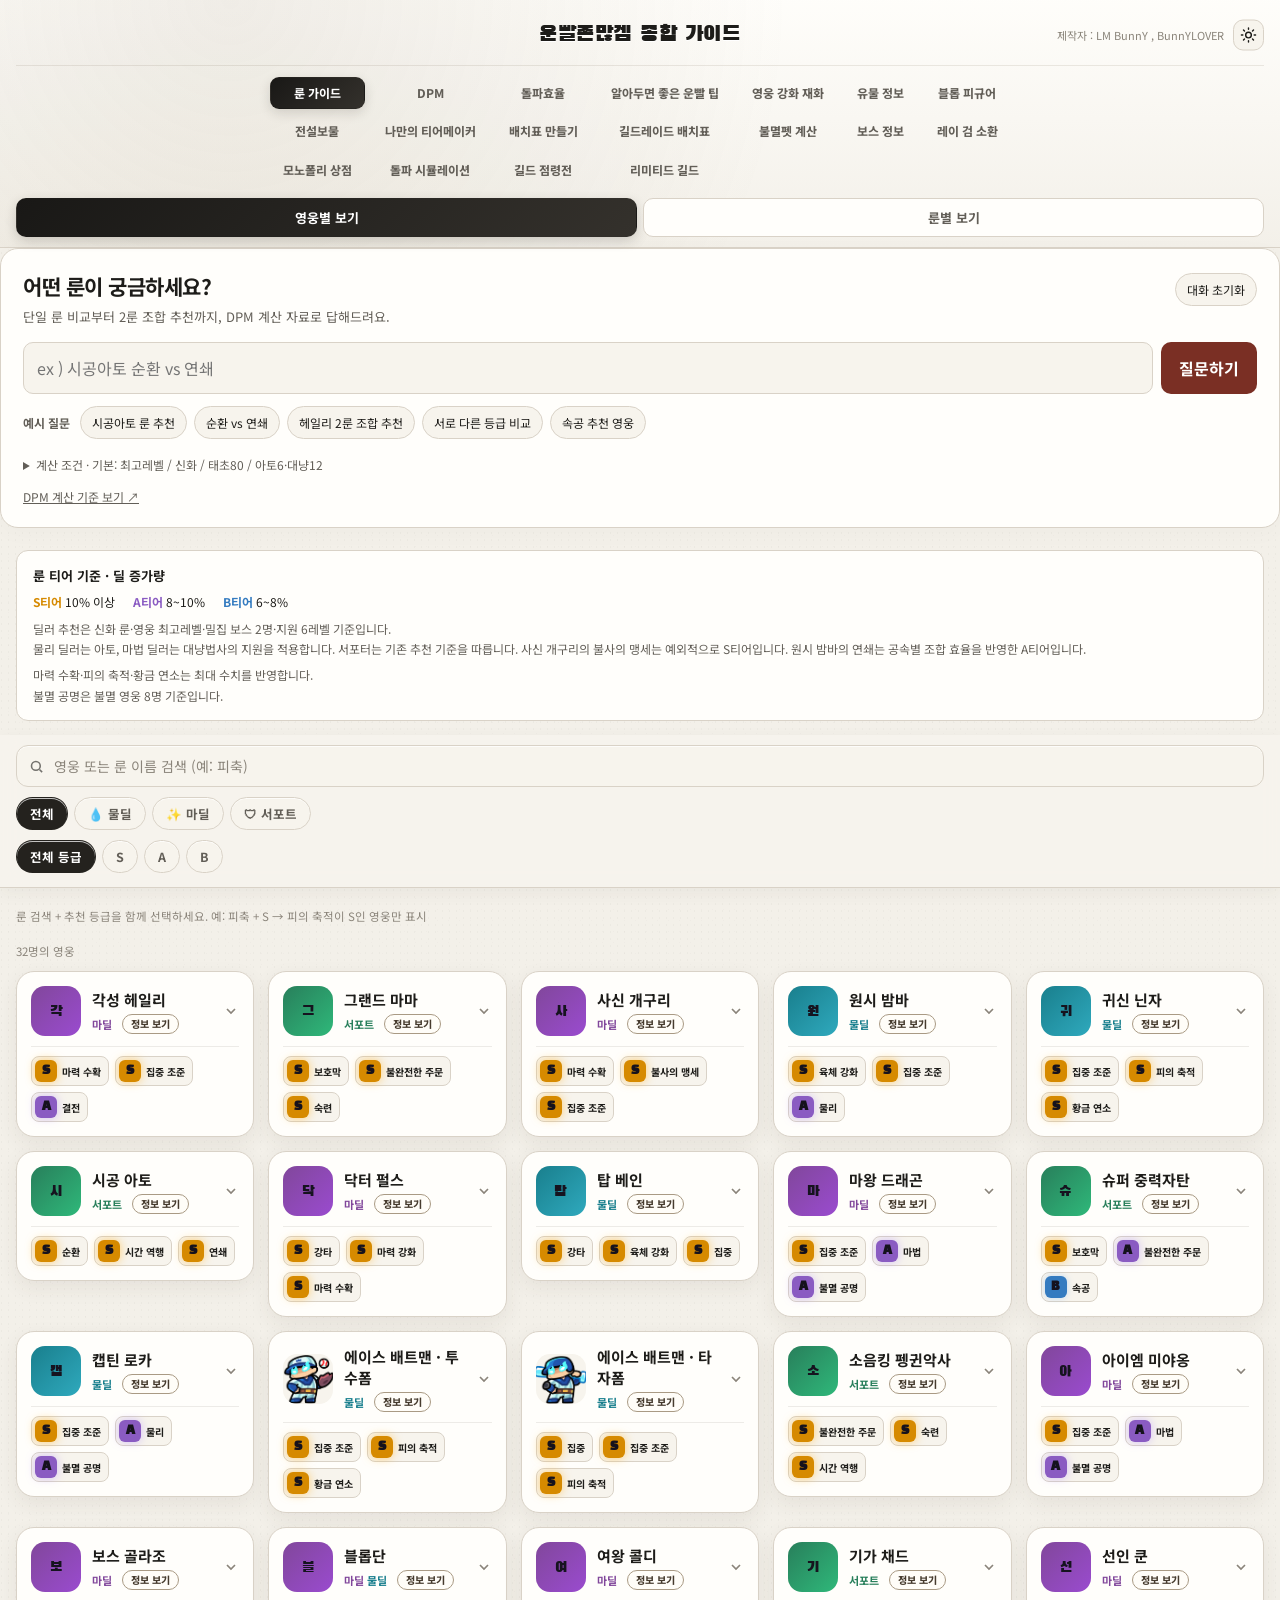
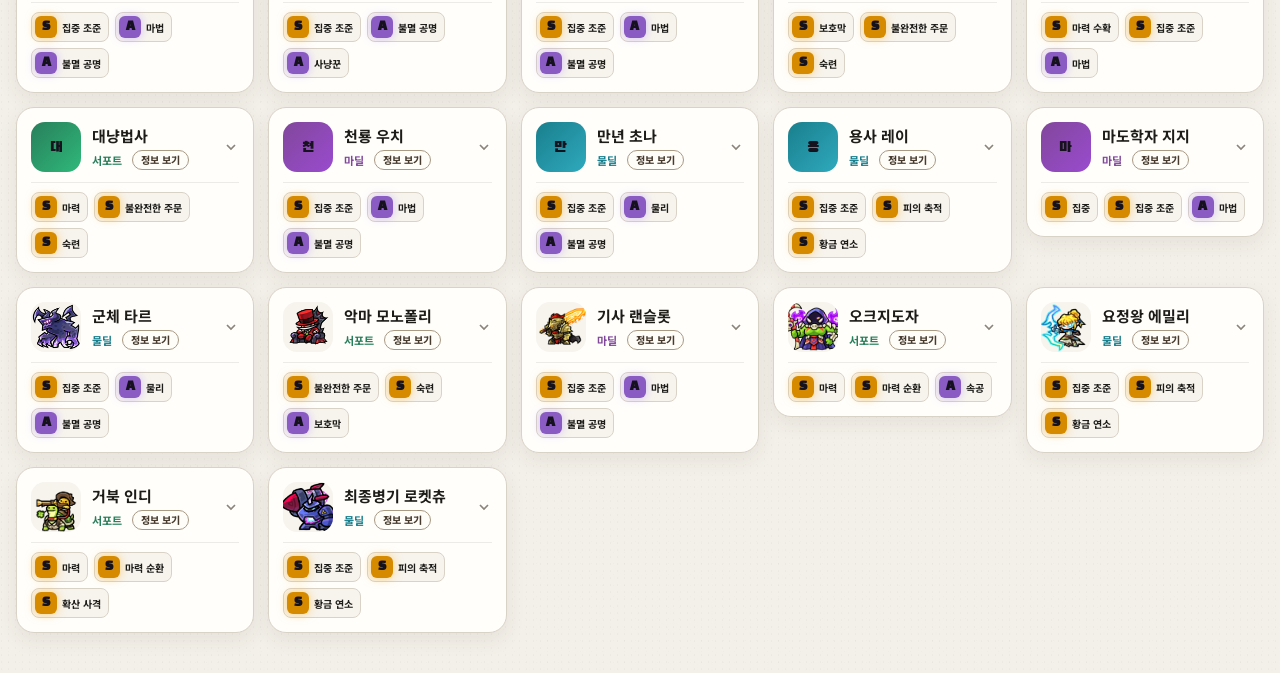
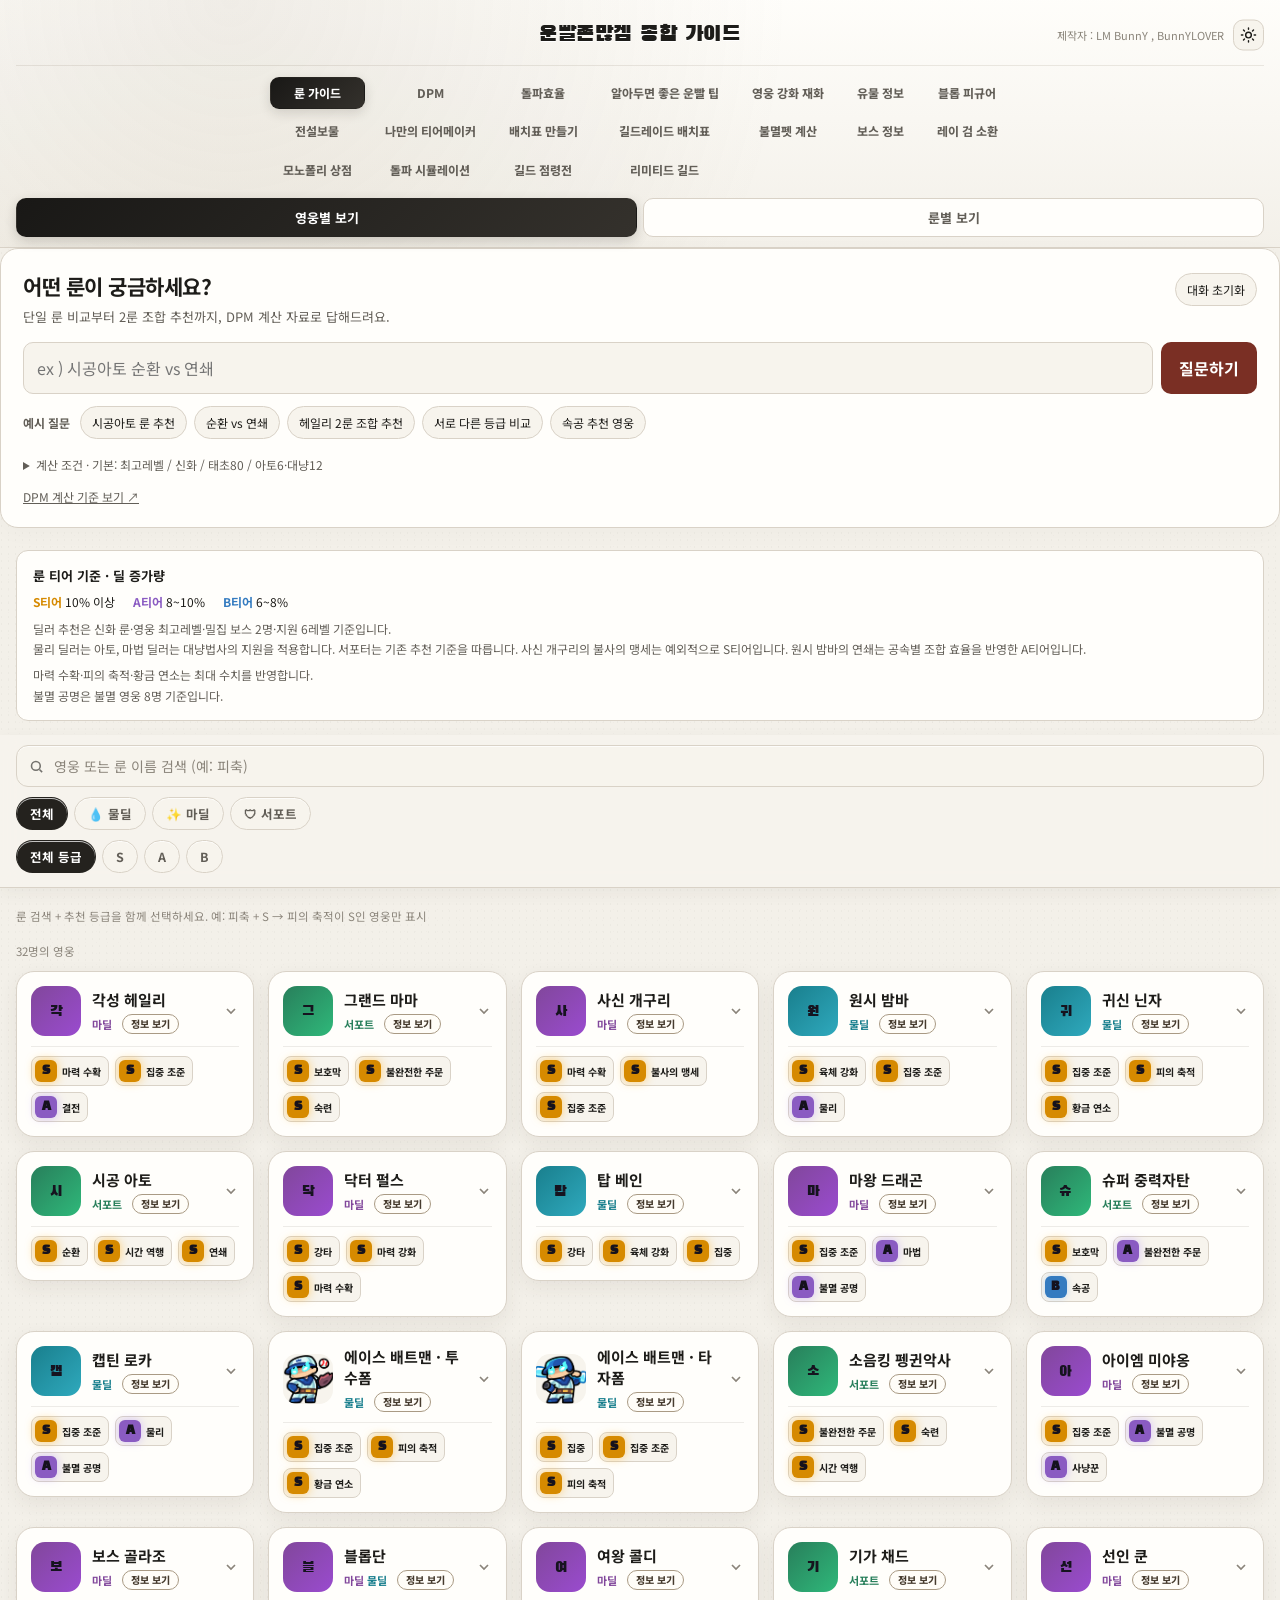
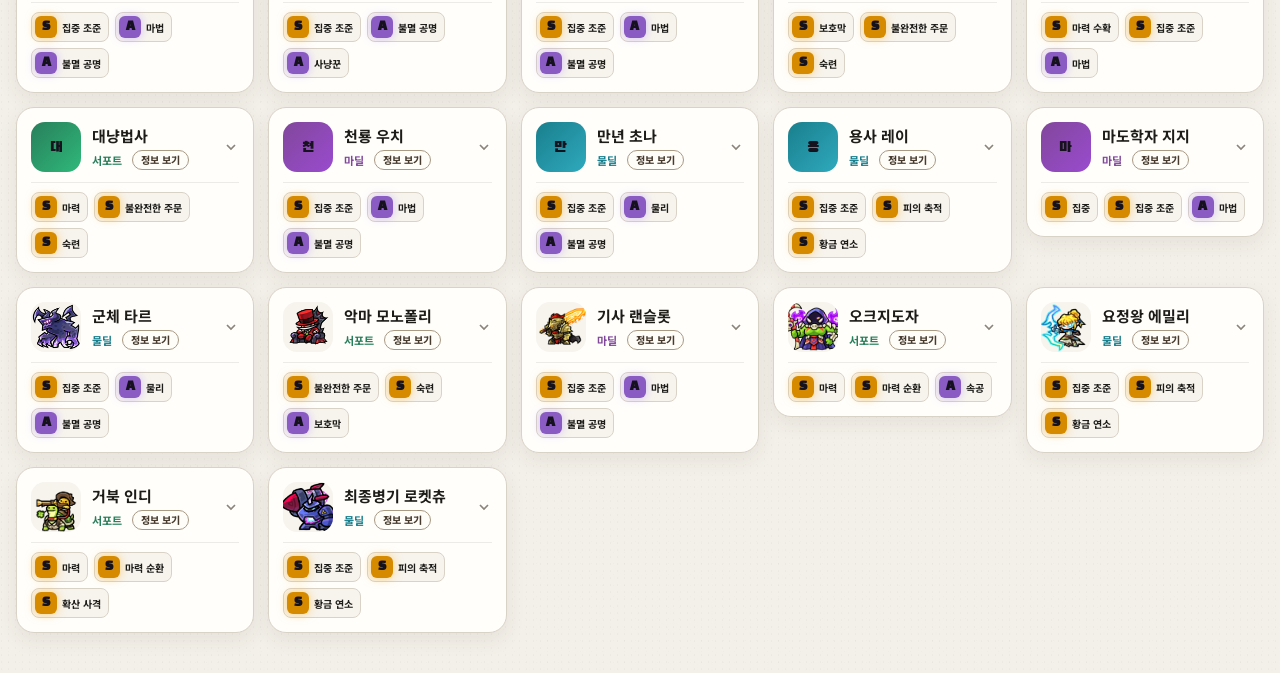
